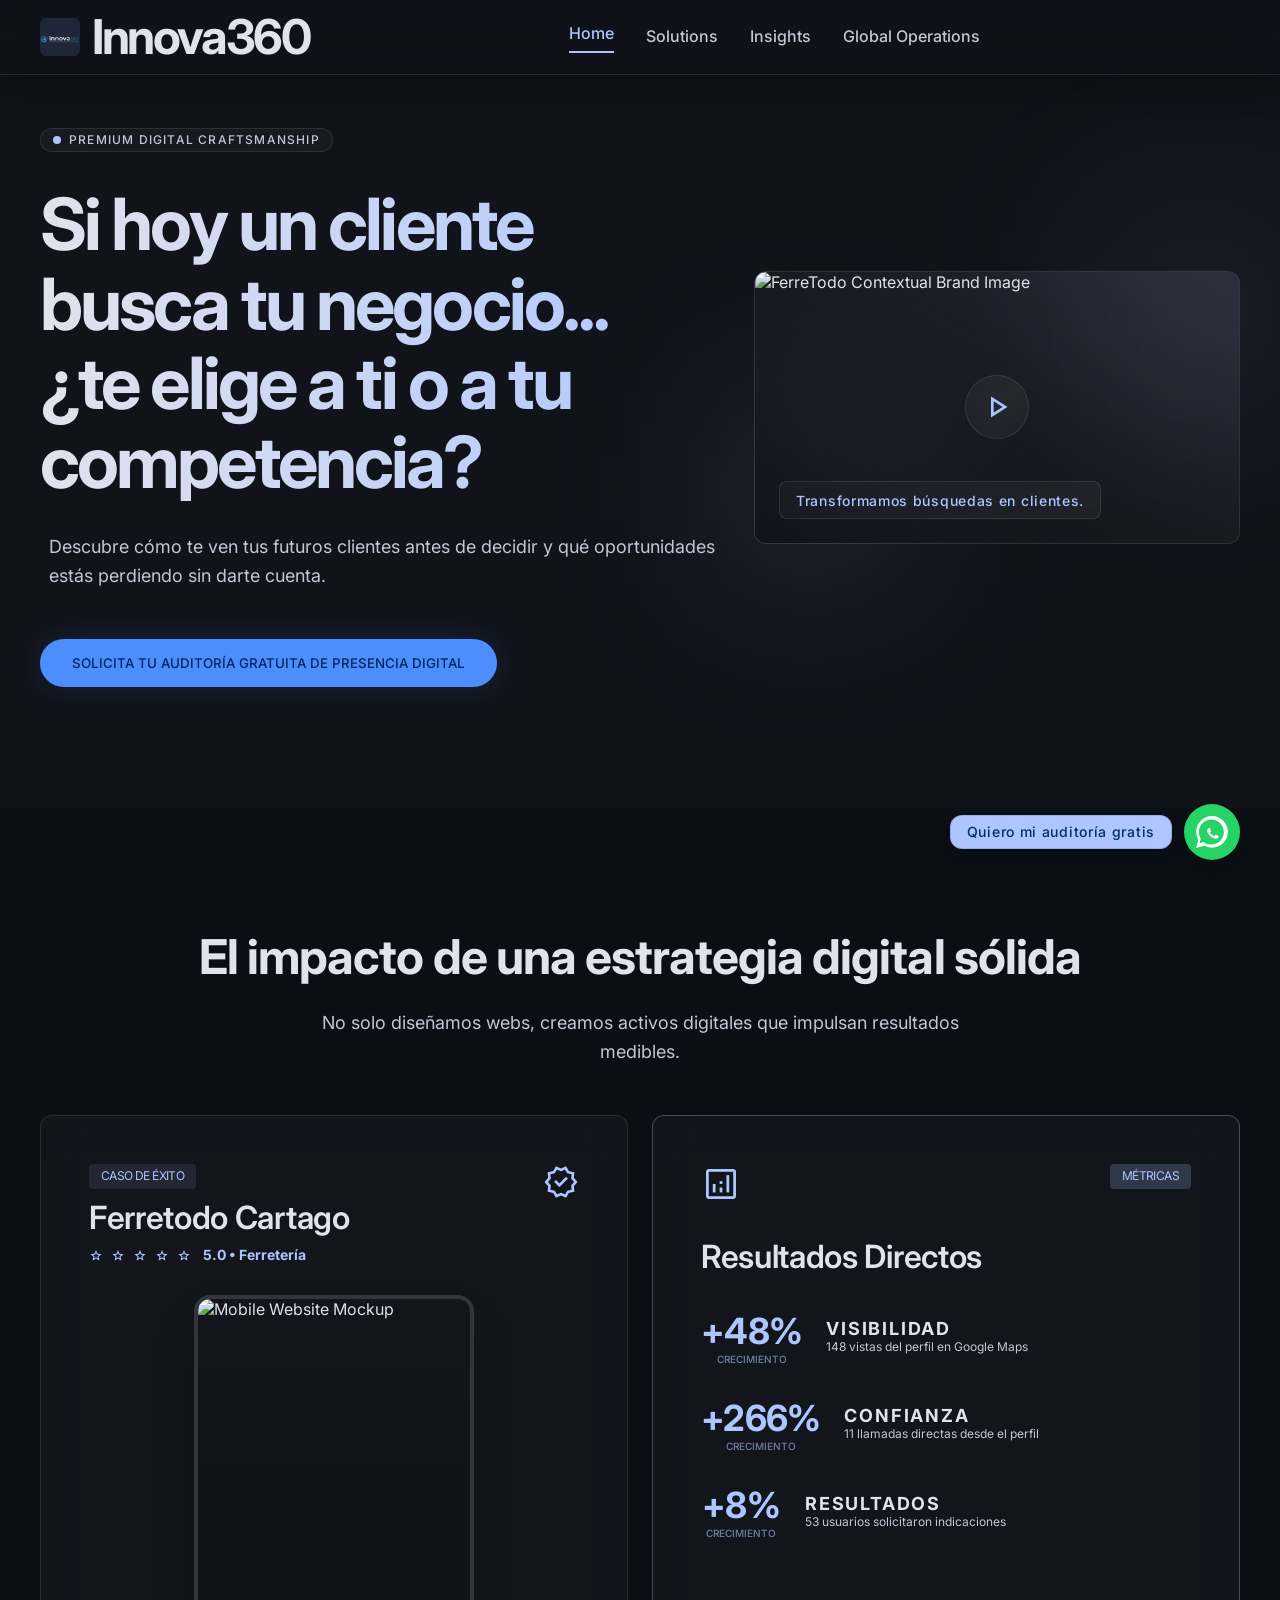
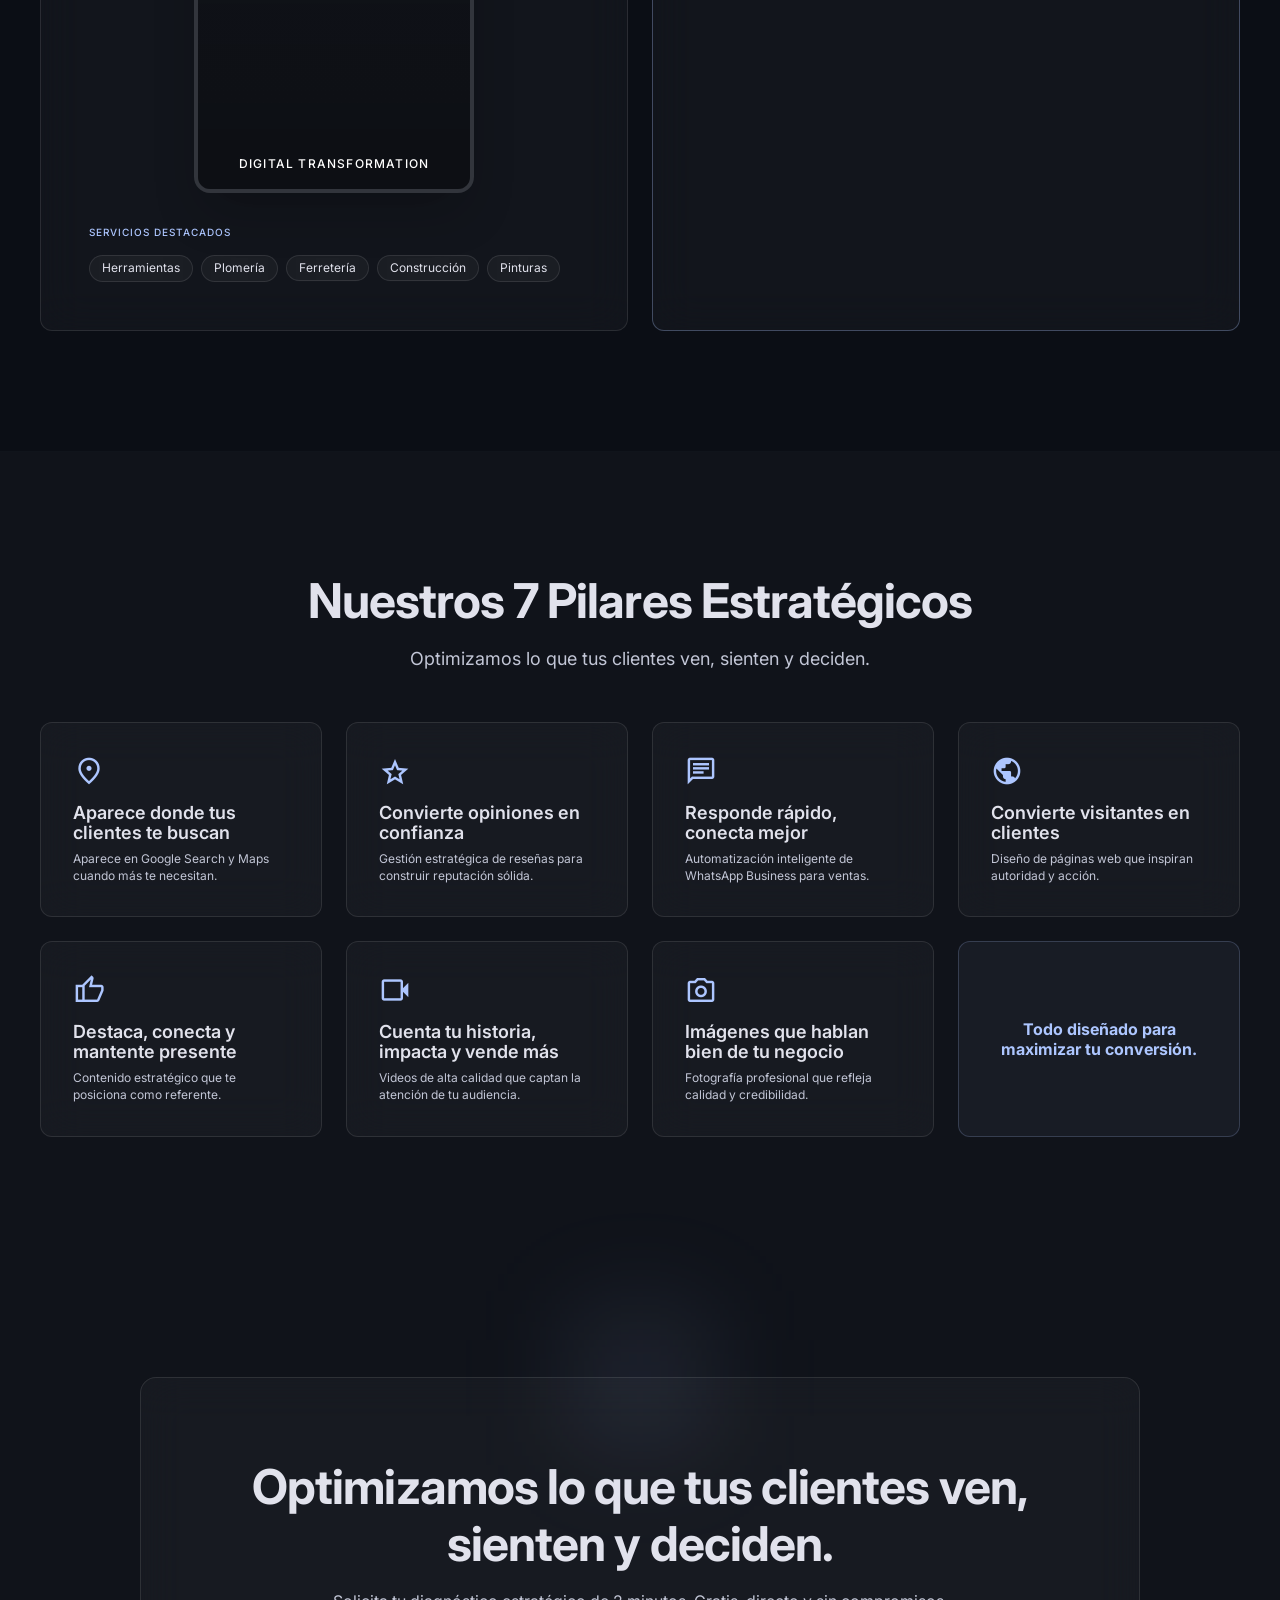
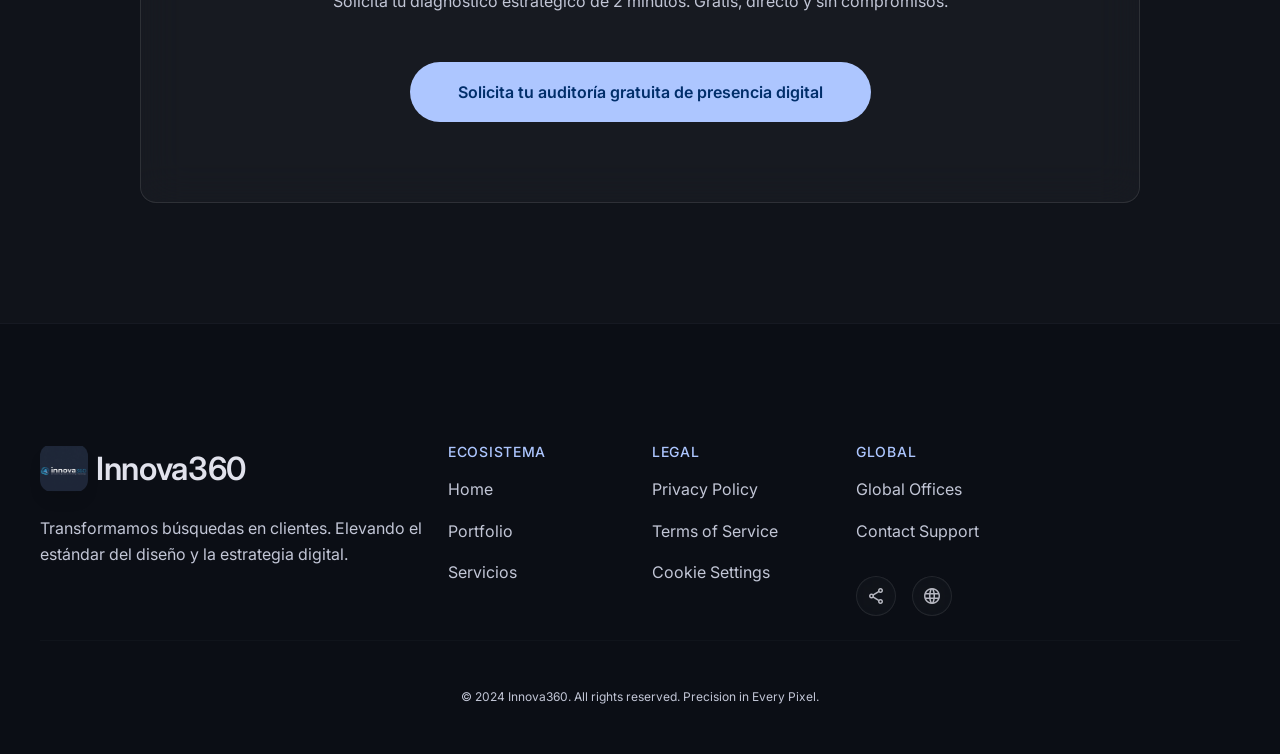
==== index.html @ 25ea0e19 "First commit - Innova360" ====
<!DOCTYPE html>
<html lang="es">
<head>
    <meta charset="utf-8">
    <meta name="viewport" content="width=device-width, initial-scale=1.0">
    <title>Innova360 | Auditoría de Presencia Digital</title>
    <link href="https://fonts.googleapis.com/css2?family=Inter:wght@300;400;500;600;700;800&display=swap" rel="stylesheet">
    <link href="https://fonts.googleapis.com/css2?family=Material+Symbols+Outlined:wght,FILL@100..700,0..1&display=swap" rel="stylesheet">
    <link rel="stylesheet" href="./css/styles.css">
</head>
<body>

<!-- TopNavBar -->
<nav class="navbar">
    <div class="container navbar-inner">
        <div class="brand">
            <img alt="Innova360 Logo" class="brand-logo" src="./logo/Gemini_Generated_Image_y57qhhy57qhhy57q.png">
            <div class="text-display-sm tracking-tighter">Innova360</div>
        </div>
        
        <!-- Desktop Nav -->
        <div class="nav-links">
            <a class="nav-link active text-body-md" href="#">Home</a>
            <a class="nav-link text-body-md" href="#">Solutions</a>
            <a class="nav-link text-body-md" href="#">Insights</a>
            <a class="nav-link text-body-md" href="#">Global Operations</a>
        </div>
        
        <div class="nav-actions">
            <button class="btn-primary hidden sm:block">Get Started</button>
            <!-- Mobile Menu Toggle -->
            <button class="mobile-menu-toggle" id="mobile-menu-toggle">
                <span class="material-symbols-outlined text-display-sm" style="font-size: 32px">menu</span>
            </button>
        </div>
    </div>
</nav>

<!-- Mobile Menu Drawer -->
<div class="mobile-drawer" id="mobile-menu">
    <div class="mobile-drawer-header">
        <div class="brand">
            <img alt="Innova360 Logo" class="brand-logo" style="height:32px; width:32px" src="./logo/Gemini_Generated_Image_y57qhhy57qhhy57q.png">
            <div class="text-headline-lg tracking-tighter">Innova360</div>
        </div>
        <button class="mobile-menu-toggle" id="mobile-menu-close">
            <span class="material-symbols-outlined" style="font-size: 32px">close</span>
        </button>
    </div>
    <div class="mobile-nav-links">
        <a class="active" href="#">Home</a>
        <a href="#">Solutions</a>
        <a href="#">Insights</a>
        <a href="#">Global Operations</a>
    </div>
    <div class="mt-auto">
        <button class="btn-primary w-full" style="padding: 16px; font-size: 18px">Get Started</button>
    </div>
</div>

<!-- Hero Section -->
<main class="hero container">
    <div class="hero-grid">
        <div class="hero-content">
            <div class="hero-badge glass">
                <span class="w-2 h-2" style="width: 8px; height: 8px; border-radius: 50%; background-color: var(--color-primary);" class="animate-pulse"></span>
                <span class="text-label-md text-on-surface-variant text-uppercase tracking-widest" style="font-size: 12px">Premium Digital Craftsmanship</span>
            </div>
            <h1 class="text-display-lg text-gradient">
                Si hoy un cliente busca tu negocio... <span class="block text-primary">¿te elige a ti o a tu competencia?</span>
            </h1>
            <p class="text-body-lg text-on-surface-variant max-w-2xl">
                Descubre cómo te ven tus futuros clientes antes de decidir y qué oportunidades estás perdiendo sin darte cuenta.
            </p>
            <div class="flex gap-4" style="margin-top: 16px">
                <button class="btn-large electric-glow" onclick="document.getElementById('audit-section').scrollIntoView({behavior: 'smooth'})" style="border-radius: var(--radius-full); font-weight: 500;">
                    SOLICITA TU AUDITORÍA GRATUITA DE PRESENCIA DIGITAL
                </button>
            </div>
        </div>
        <div class="hero-visual">
            <div class="hero-image-wrapper glass">
                <div class="hero-image-overlay"></div>
                <img alt="FerreTodo Contextual Brand Image" class="hero-image" src="https://lh3.googleusercontent.com/aida-public/[base64]">
                
                <div style="position: absolute; inset: 0; display: flex; align-items: flex-end; padding: 24px; z-index: 20;">
                    <div class="glass" style="padding: 8px 16px; border-radius: 8px; backdrop-filter: blur(12px);">
                        <span class="text-primary text-label-md">Transformamos búsquedas en clientes.</span>
                    </div>
                </div>
                
                <div style="position: absolute; inset: 0; display: flex; align-items: center; justify-content: center; z-index: 20;">
                    <div class="glass" style="width: 64px; height: 64px; border-radius: 50%; display: flex; align-items: center; justify-content: center; cursor: pointer; transition: transform 0.3s;" onmouseover="this.style.transform='scale(1.1)'" onmouseout="this.style.transform='scale(1)'">
                        <span class="material-symbols-outlined text-primary" style="font-size: 36px;">play_arrow</span>
                    </div>
                </div>
            </div>
            
            <!-- Decorative Elements -->
            <div style="position: absolute; top: -24px; right: -24px; width: 128px; height: 128px; background-color: rgba(173, 198, 255, 0.2); filter: blur(100px); z-index: -1;"></div>
            <div style="position: absolute; bottom: -40px; left: -40px; width: 192px; height: 192px; background-color: rgba(173, 198, 255, 0.1); filter: blur(80px); z-index: -1;"></div>
        </div>
    </div>
</main>

<!-- Value Section: Real Case Results -->
<section class="bg-lowest section-py border-y">
    <div class="container">
        <div class="flex-col items-center text-center mb-12">
            <h2 class="text-display-sm mb-12" style="margin-bottom: 24px">El impacto de una estrategia digital sólida</h2>
            <p class="text-body-lg text-on-surface-variant max-w-2xl">
                No solo diseñamos webs, creamos activos digitales que impulsan resultados medibles.
            </p>
        </div>
        <div class="value-grid">
            <!-- Real Case Study -->
            <div class="case-card glass glass-hover">
                <div class="flex justify-between items-center" style="align-items: flex-start">
                    <div class="flex-col gap-2">
                        <span class="text-caption text-primary tracking-tighter text-uppercase" style="background-color: rgba(173,198,255,0.1); padding: 4px 12px; border-radius: 4px; width: fit-content;">Caso de Éxito</span>
                        <h3 class="text-headline-lg">Ferretodo Cartago</h3>
                        <div class="flex items-center gap-2 text-primary">
                            <span class="material-symbols-outlined" style="font-size: 14px">star</span>
                            <span class="material-symbols-outlined" style="font-size: 14px">star</span>
                            <span class="material-symbols-outlined" style="font-size: 14px">star</span>
                            <span class="material-symbols-outlined" style="font-size: 14px">star</span>
                            <span class="material-symbols-outlined" style="font-size: 14px">star</span>
                            <span style="font-size: 14px; font-weight: 700; margin-left: 4px">5.0 • Ferretería</span>
                        </div>
                    </div>
                    <span class="material-symbols-outlined text-primary" style="font-size: 36px">verified</span>
                </div>
                
                <div style="position: relative; aspect-ratio: 9/16; width: 100%; max-width: 280px; margin: 0 auto; border-radius: 16px; overflow: hidden; border: 4px solid var(--color-surface-container-highest); box-shadow: 0 25px 50px -12px rgba(0, 0, 0, 0.25);">
                    <div style="position: absolute; inset: 0; background: linear-gradient(to bottom, transparent, rgba(0,0,0,0.3)); z-index: 10;"></div>
                    <img alt="Mobile Website Mockup" style="width: 100%; height: 100%; object-fit: cover; transition: transform 0.7s;" onmouseover="this.style.transform='scale(1.05)'" onmouseout="this.style.transform='scale(1)'" src="https://lh3.googleusercontent.com/aida-public/[base64]">
                    <div style="position: absolute; bottom: 16px; left: 0; right: 0; text-align: center; z-index: 20;">
                        <span class="text-caption text-white tracking-widest text-uppercase" style="font-weight: 500">Digital Transformation</span>
                    </div>
                </div>
                
                <div class="flex-col gap-4">
                    <p class="text-caption text-primary tracking-widest text-uppercase" style="font-size: 10px; font-weight: 500">Servicios Destacados</p>
                    <div class="flex gap-2" style="flex-wrap: wrap">
                        <span class="glass text-caption" style="padding: 4px 12px; border-radius: var(--radius-full)">Herramientas</span>
                        <span class="glass text-caption" style="padding: 4px 12px; border-radius: var(--radius-full)">Plomería</span>
                        <span class="glass text-caption" style="padding: 4px 12px; border-radius: var(--radius-full)">Ferretería</span>
                        <span class="glass text-caption" style="padding: 4px 12px; border-radius: var(--radius-full)">Construcción</span>
                        <span class="glass text-caption" style="padding: 4px 12px; border-radius: var(--radius-full)">Pinturas</span>
                    </div>
                </div>
            </div>
            
            <!-- Results Block -->
            <div class="case-card glass glass-hover" style="border-color: rgba(173,198,255,0.3)">
                <div class="flex justify-between" style="align-items: flex-start">
                    <span class="material-symbols-outlined text-primary" style="font-size: 40px">analytics</span>
                    <div class="text-caption text-primary text-uppercase tracking-tighter" style="background-color: rgba(173,198,255,0.2); padding: 4px 12px; border-radius: 4px;">Métricas</div>
                </div>
                <h3 class="text-headline-lg">Resultados Directos</h3>
                
                <div class="flex-col gap-8">
                    <div class="flex items-center gap-6">
                        <div class="flex-col items-center" style="min-width: 80px">
                            <span class="text-display-sm text-primary" style="font-size: 36px">+48%</span>
                            <span class="text-primary text-uppercase" style="font-size: 10px; opacity: 0.6; font-weight: 500">Crecimiento</span>
                        </div>
                        <div class="flex-col">
                            <span class="text-uppercase tracking-widest" style="font-size: 18px; font-weight: 700; font-family: var(--font-family-base)">VISIBILIDAD</span>
                            <span class="text-caption text-on-surface-variant">148 vistas del perfil en Google Maps</span>
                        </div>
                    </div>
                    
                    <div class="flex items-center gap-6">
                        <div class="flex-col items-center" style="min-width: 80px">
                            <span class="text-display-sm text-primary" style="font-size: 36px">+266%</span>
                            <span class="text-primary text-uppercase" style="font-size: 10px; opacity: 0.6; font-weight: 500">Crecimiento</span>
                        </div>
                        <div class="flex-col">
                            <span class="text-uppercase tracking-widest" style="font-size: 18px; font-weight: 700; font-family: var(--font-family-base)">CONFIANZA</span>
                            <span class="text-caption text-on-surface-variant">11 llamadas directas desde el perfil</span>
                        </div>
                    </div>
                    
                    <div class="flex items-center gap-6">
                        <div class="flex-col items-center" style="min-width: 80px">
                            <span class="text-display-sm text-primary" style="font-size: 36px">+8%</span>
                            <span class="text-primary text-uppercase" style="font-size: 10px; opacity: 0.6; font-weight: 500">Crecimiento</span>
                        </div>
                        <div class="flex-col">
                            <span class="text-uppercase tracking-widest" style="font-size: 18px; font-weight: 700; font-family: var(--font-family-base)">RESULTADOS</span>
                            <span class="text-caption text-on-surface-variant">53 usuarios solicitaron indicaciones</span>
                        </div>
                    </div>
                </div>
            </div>
        </div>
    </div>
</section>

<!-- Core Pillars Section -->
<section class="section-py">
    <div class="container">
        <div class="text-center mb-12">
            <h2 class="text-display-sm" style="margin-bottom: 16px">Nuestros 7 Pilares Estratégicos</h2>
            <p class="text-body-lg text-on-surface-variant">Optimizamos lo que tus clientes ven, sienten y deciden.</p>
        </div>
        <div class="pillars-grid">
            <div class="pillar-card glass glass-hover">
                <span class="material-symbols-outlined text-primary" style="font-size: 32px; margin-bottom: 16px">location_on</span>
                <h4 class="text-body-lg" style="margin-bottom: 8px; font-weight: 600; line-height: var(--line-height-tight)">Aparece donde tus clientes te buscan</h4>
                <p class="text-caption text-on-surface-variant">Aparece en Google Search y Maps cuando más te necesitan.</p>
            </div>
            <div class="pillar-card glass glass-hover">
                <span class="material-symbols-outlined text-primary" style="font-size: 32px; margin-bottom: 16px">star</span>
                <h4 class="text-body-lg" style="margin-bottom: 8px; font-weight: 600; line-height: var(--line-height-tight)">Convierte opiniones en confianza</h4>
                <p class="text-caption text-on-surface-variant">Gestión estratégica de reseñas para construir reputación sólida.</p>
            </div>
            <div class="pillar-card glass glass-hover">
                <span class="material-symbols-outlined text-primary" style="font-size: 32px; margin-bottom: 16px">chat</span>
                <h4 class="text-body-lg" style="margin-bottom: 8px; font-weight: 600; line-height: var(--line-height-tight)">Responde rápido, conecta mejor</h4>
                <p class="text-caption text-on-surface-variant">Automatización inteligente de WhatsApp Business para ventas.</p>
            </div>
            <div class="pillar-card glass glass-hover">
                <span class="material-symbols-outlined text-primary" style="font-size: 32px; margin-bottom: 16px">public</span>
                <h4 class="text-body-lg" style="margin-bottom: 8px; font-weight: 600; line-height: var(--line-height-tight)">Convierte visitantes en clientes</h4>
                <p class="text-caption text-on-surface-variant">Diseño de páginas web que inspiran autoridad y acción.</p>
            </div>
            <div class="pillar-card glass glass-hover">
                <span class="material-symbols-outlined text-primary" style="font-size: 32px; margin-bottom: 16px">thumb_up</span>
                <h4 class="text-body-lg" style="margin-bottom: 8px; font-weight: 600; line-height: var(--line-height-tight)">Destaca, conecta y mantente presente</h4>
                <p class="text-caption text-on-surface-variant">Contenido estratégico que te posiciona como referente.</p>
            </div>
            <div class="pillar-card glass glass-hover">
                <span class="material-symbols-outlined text-primary" style="font-size: 32px; margin-bottom: 16px">videocam</span>
                <h4 class="text-body-lg" style="margin-bottom: 8px; font-weight: 600; line-height: var(--line-height-tight)">Cuenta tu historia, impacta y vende más</h4>
                <p class="text-caption text-on-surface-variant">Videos de alta calidad que captan la atención de tu audiencia.</p>
            </div>
            <div class="pillar-card glass glass-hover">
                <span class="material-symbols-outlined text-primary" style="font-size: 32px; margin-bottom: 16px">photo_camera</span>
                <h4 class="text-body-lg" style="margin-bottom: 8px; font-weight: 600; line-height: var(--line-height-tight)">Imágenes que hablan bien de tu negocio</h4>
                <p class="text-caption text-on-surface-variant">Fotografía profesional que refleja calidad y credibilidad.</p>
            </div>
            <div class="pillar-card flex items-center justify-center text-center" style="border: 1px solid rgba(173,198,255,0.2); background-color: rgba(173,198,255,0.05)">
                <p class="text-primary" style="font-weight: 700">Todo diseñado para maximizar tu conversión.</p>
            </div>
        </div>
    </div>
</section>

<!-- Lead Generation System -->
<section class="section-py container" id="audit-section">
    <div class="form-section glass">
        <div style="position: absolute; top: -48px; left: 50%; transform: translateX(-50%); width: 96px; height: 96px; background-color: rgba(173,198,255,0.2); filter: blur(60px);"></div>
        <div class="text-center mb-12">
            <h2 class="text-display-sm" style="margin-bottom: 16px">Optimizamos lo que tus clientes ven, sienten y deciden.</h2>
            <p class="text-body-md text-on-surface-variant">Solicita tu diagnóstico estratégico de 2 minutos. Gratis, directo y sin compromisos.</p>
        </div>
        
        <!-- Interaction trigger -->
        <div class="flex justify-center" id="form-trigger" style="transition: all 0.5s">
            <button class="btn-primary" id="form-trigger-btn" style="padding: 20px 48px; font-size: 16px; position: relative; overflow: hidden">
                <span>Solicita tu auditoría gratuita de presencia digital</span>
            </button>
        </div>
        
        <!-- The Form -->
        <form class="hidden flex-col gap-8 max-w-md" id="audit-form" style="opacity: 0; transform: translateY(32px); transition: all 0.7s;">
            <div class="flex-col gap-4">
                <label class="text-label-md text-on-surface-variant">¿Cómo deseas recibir tu diagnóstico?</label>
                <div class="form-toggle-btn">
                    <button type="button" class="text-label-md active" id="btn-whatsapp">WhatsApp</button>
                    <button type="button" class="text-label-md inactive" id="btn-email">Correo Electrónico</button>
                </div>
            </div>
            
            <div class="flex-col gap-6" id="form-inputs">
                <div class="flex-col gap-2 text-center" id="whatsapp-field" style="padding: 16px; background-color: var(--color-surface-container-high); border-radius: var(--radius-xl);">
                    <p class="text-body-md text-on-surface">Continuaremos la conversación por chat.</p>
                    <p class="text-caption text-on-surface-variant" style="margin-top: 4px;">Serás redirigido a WhatsApp automáticamente.</p>
                </div>
                
                <div class="hidden flex-col gap-2" id="email-field">
                    <label class="text-caption text-on-surface-variant text-uppercase tracking-widest" style="margin-left: 8px">Email Corporativo</label>
                    <input type="email" name="email" class="input-field" placeholder="nombre@tuempresa.com">
                </div>
                
                <button type="submit" class="btn-submit" id="submit-btn">Solicitar mi Auditoría Ahora</button>
            </div>
            
            <!-- Success Message -->
            <div id="form-success" class="hidden glass" style="padding: 24px; border-radius: var(--radius-xl); text-align: center; border-color: var(--color-primary);">
                <span class="material-symbols-outlined text-primary" style="font-size: 48px; margin-bottom: 16px;">check_circle</span>
                <h3 class="text-headline-lg text-primary" style="margin-bottom: 8px;">¡Solicitud Recibida!</h3>
                <p class="text-body-md text-on-surface">Nos pondremos en contacto contigo pronto para tu auditoría.</p>
            </div>
        </form>
    </div>
</section>

<!-- Floating WhatsApp Button -->
<div class="floating-wa">
    <a href="https://wa.me/3004613080" class="text-label-md animate-bounce" style="padding: 8px 16px; border-radius: var(--radius-xl); background-color: var(--color-primary); color: var(--color-on-primary); font-weight: 500; box-shadow: 0 10px 15px -3px rgba(0,0,0,0.1); border: 1px solid rgba(66,71,84,0.2); backdrop-filter: blur(12px);">
        Quiero mi auditoría gratis
    </a>
    <a href="https://wa.me/3004613080" class="wa-icon group">
        <svg style="width: 32px; height: 32px; fill: white" viewBox="0 0 24 24"><path d="M.057 24l1.687-6.163c-1.041-1.804-1.588-3.849-1.587-5.946.003-6.556 5.338-11.891 11.893-11.891 3.181.001 6.167 1.24 8.413 3.488 2.245 2.248 3.481 5.236 3.48 8.417-.003 6.557-5.338 11.892-11.893 11.892-1.997-.001-3.951-.5-5.688-1.448l-6.305 1.652zm6.599-3.835c1.406.836 3.107 1.28 4.847 1.281 5.177 0 9.389-4.213 9.391-9.389.001-2.507-.975-4.865-2.748-6.639-1.773-1.773-4.133-2.747-6.638-2.748-5.177 0-9.389 4.212-9.391 9.39.001 1.774.499 3.504 1.441 5.013l-.93 3.396 3.478-.912zm9.846-5.454c-.211-.106-1.248-.617-1.442-.687-.193-.07-.333-.106-.473.106-.14.212-.544.687-.667.828-.123.14-.246.158-.457.053-.211-.107-.89-.328-1.696-1.047-.626-.558-1.049-1.247-1.172-1.458-.123-.211-.013-.326.093-.431.094-.094.211-.247.317-.37.106-.124.14-.212.211-.353.07-.141.035-.265-.018-.37-.053-.106-.473-1.14-.648-1.563-.173-.413-.347-.357-.473-.363l-.404-.006c-.14 0-.368.053-.561.265-.193.212-.737.721-.737 1.758 0 1.037.755 2.039.86 2.18.106.141 1.484 2.266 3.596 3.175.502.217.893.346 1.198.443.505.161.964.138 1.326.084.405-.06 1.248-.51 1.423-1.004.175-.494.175-.917.123-1.005-.052-.088-.193-.14-.404-.247z"></path></svg>
    </a>
</div>

<!-- Footer -->
<footer class="footer">
    <div class="container footer-grid">
        <div class="footer-col-main">
            <div class="flex items-center gap-2">
                <img alt="Innova360 Logo" style="height: 48px; width: 48px; object-fit: contain; border-radius: var(--radius-xl); box-shadow: 0 10px 15px -3px rgba(0,0,0,0.1);" src="./logo/Gemini_Generated_Image_y57qhhy57qhhy57q.png">
                <div class="text-headline-lg">Innova360</div>
            </div>
            <p class="text-body-md text-on-surface-variant max-w-md">
                Transformamos búsquedas en clientes. Elevando el estándar del diseño y la estrategia digital.
            </p>
        </div>
        
        <div class="footer-col-links">
            <h4 class="text-label-md text-primary text-uppercase">Ecosistema</h4>
            <a href="#" class="text-on-surface-variant text-body-md" onmouseover="this.style.color='var(--color-primary)'" onmouseout="this.style.color='var(--color-on-surface-variant)'">Home</a>
            <a href="#" class="text-on-surface-variant text-body-md" onmouseover="this.style.color='var(--color-primary)'" onmouseout="this.style.color='var(--color-on-surface-variant)'">Portfolio</a>
            <a href="#" class="text-on-surface-variant text-body-md" onmouseover="this.style.color='var(--color-primary)'" onmouseout="this.style.color='var(--color-on-surface-variant)'">Servicios</a>
        </div>
        
        <div class="footer-col-links">
            <h4 class="text-label-md text-primary text-uppercase">Legal</h4>
            <a href="#" class="text-on-surface-variant text-body-md" onmouseover="this.style.color='var(--color-primary)'" onmouseout="this.style.color='var(--color-on-surface-variant)'">Privacy Policy</a>
            <a href="#" class="text-on-surface-variant text-body-md" onmouseover="this.style.color='var(--color-primary)'" onmouseout="this.style.color='var(--color-on-surface-variant)'">Terms of Service</a>
            <a href="#" class="text-on-surface-variant text-body-md" onmouseover="this.style.color='var(--color-primary)'" onmouseout="this.style.color='var(--color-on-surface-variant)'">Cookie Settings</a>
        </div>
        
        <div class="footer-col-global">
            <h4 class="text-label-md text-primary text-uppercase">Global</h4>
            <a href="#" class="text-on-surface-variant text-body-md" onmouseover="this.style.color='var(--color-primary)'" onmouseout="this.style.color='var(--color-on-surface-variant)'">Global Offices</a>
            <a href="#" class="text-on-surface-variant text-body-md" onmouseover="this.style.color='var(--color-primary)'" onmouseout="this.style.color='var(--color-on-surface-variant)'">Contact Support</a>
            
            <div class="flex gap-4" style="margin-top: 16px">
                <div class="glass" style="width: 40px; height: 40px; border-radius: 50%; display: flex; align-items: center; justify-content: center; opacity: 0.8; cursor: pointer; transition: opacity 0.3s" onmouseover="this.style.opacity='1'" onmouseout="this.style.opacity='0.8'">
                    <span class="material-symbols-outlined" style="font-size: 20px">share</span>
                </div>
                <div class="glass" style="width: 40px; height: 40px; border-radius: 50%; display: flex; align-items: center; justify-content: center; opacity: 0.8; cursor: pointer; transition: opacity 0.3s" onmouseover="this.style.opacity='1'" onmouseout="this.style.opacity='0.8'">
                    <span class="material-symbols-outlined" style="font-size: 20px">language</span>
                </div>
            </div>
        </div>
        
        <div style="grid-column: span 12; padding-top: 48px; border-top: 1px solid rgba(66,71,84,0.1); text-align: center;">
            <p class="text-caption text-on-surface-variant">© 2024 Innova360. All rights reserved. Precision in Every Pixel.</p>
        </div>
    </div>
</footer>

<script src="./js/main.js"></script>
</body>
</html>
---- css/styles.css ----
/* ==========================================================================
   Design Tokens & CSS Variables (from DESIGN.md)
   ========================================================================== */
:root {
  /* Colors */
  --color-surface: #10131a;
  --color-surface-bright: #363941;
  --color-surface-container-lowest: #0b0e15;
  --color-surface-container-low: #191b23;
  --color-surface-container: #1d2027;
  --color-surface-container-high: #272a31;
  --color-surface-container-highest: #32353c;
  --color-on-surface: #e1e2ec;
  --color-on-surface-variant: #c2c6d6;
  --color-inverse-surface: #e1e2ec;
  --color-inverse-on-surface: #2e3038;
  --color-outline: #8c909f;
  --color-outline-variant: #424754;
  --color-primary: #adc6ff;
  --color-on-primary: #002e6a;
  --color-primary-container: #4d8eff;
  --color-on-primary-container: #00285d;
  --color-inverse-primary: #005ac2;
  --color-background: #10131a;
  --color-on-background: #e1e2ec;
  --color-surface-variant: #32353c;

  /* Typography */
  --font-family-base: 'Inter', sans-serif;
  --font-display-lg: clamp(40px, 10vw, 72px);
  --font-display-sm: clamp(32px, 8vw, 48px);
  --font-headline-lg: clamp(24px, 5vw, 32px);
  --font-headline-lg-mobile: 24px;
  --font-body-lg: 18px;
  --font-body-md: 16px;
  --font-label-md: 14px;
  --font-caption: 12px;

  --line-height-tight: 1.1;
  --line-height-snug: 1.2;
  --line-height-normal: 1.3;
  --line-height-relaxed: 1.4;
  --line-height-loose: 1.6;

  /* Spacing */
  --spacing-base: 8px;
  --spacing-section-gap-desktop: 120px;
  --spacing-section-gap-mobile: 64px;
  --spacing-grid-margin: 40px;
  --spacing-grid-gutter: 24px;

  /* Border Radius */
  --radius-sm: 0.125rem;
  --radius-default: 0.25rem;
  --radius-md: 0.375rem;
  --radius-lg: 0.5rem;
  --radius-xl: 0.75rem;
  --radius-2xl: 1rem;
  --radius-full: 9999px;
}

/* ==========================================================================
   Base & Resets
   ========================================================================== */
*, *::before, *::after {
  box-sizing: border-box;
  margin: 0;
  padding: 0;
}

html {
  scroll-behavior: smooth;
}

body {
  background-color: var(--color-surface);
  color: var(--color-on-surface);
  font-family: var(--font-family-base);
  overflow-x: hidden;
  -webkit-font-smoothing: antialiased;
  -moz-osx-font-smoothing: grayscale;
}

img, svg {
  display: block;
  max-width: 100%;
}

a {
  text-decoration: none;
  color: inherit;
}

button, input {
  font-family: inherit;
  border: none;
  background: none;
  outline: none;
}

button {
  cursor: pointer;
}

::selection {
  background-color: rgba(173, 198, 255, 0.3); /* primary/30 */
}

/* ==========================================================================
   Typography Classes
   ========================================================================== */
.text-display-lg {
  font-size: var(--font-display-lg);
  font-weight: 700;
  line-height: var(--line-height-tight);
  letter-spacing: -0.04em;
}

.text-display-sm {
  font-size: var(--font-display-sm);
  font-weight: 700;
  line-height: var(--line-height-snug);
  letter-spacing: -0.02em;
}

.text-headline-lg {
  font-size: var(--font-headline-lg);
  font-weight: 600;
  line-height: var(--line-height-normal);
  letter-spacing: -0.01em;
}

.text-body-lg {
  font-size: var(--font-body-lg);
  font-weight: 400;
  line-height: var(--line-height-loose);
}

.text-body-md {
  font-size: var(--font-body-md);
  font-weight: 400;
  line-height: var(--line-height-loose);
}

.text-label-md {
  font-size: var(--font-label-md);
  font-weight: 500;
  line-height: var(--line-height-snug);
  letter-spacing: 0.05em;
}

.text-caption {
  font-size: var(--font-caption);
  font-weight: 400;
  line-height: var(--line-height-relaxed);
}

.text-uppercase { text-transform: uppercase; }
.tracking-widest { letter-spacing: 0.1em; }
.tracking-tighter { letter-spacing: -0.05em; }

.text-gradient {
  background: linear-gradient(to right, var(--color-on-surface), var(--color-primary));
  -webkit-background-clip: text;
  -webkit-text-fill-color: transparent;
}

.text-primary { color: var(--color-primary); }
.text-on-surface-variant { color: var(--color-on-surface-variant); }
.text-white { color: #ffffff; }

/* ==========================================================================
   Utility Classes & Visual Effects
   ========================================================================== */
.container {
  max-width: 1440px;
  margin-inline: auto;
  padding-inline: 24px;
}
@media (min-width: 768px) {
  .container {
    padding-inline: var(--spacing-grid-margin);
  }
}

.glass {
  background: rgba(255, 255, 255, 0.03);
  backdrop-filter: blur(20px);
  border: 1px solid rgba(255, 255, 255, 0.1);
}

.glass-hover {
  transition: all 0.5s ease;
}
.glass-hover:hover {
  background: rgba(255, 255, 255, 0.05);
  border-color: rgba(173, 198, 255, 0.3);
}

.electric-glow {
  box-shadow: 0 0 30px rgba(77, 142, 255, 0.15);
}

.animate-pulse {
  animation: pulse 2s cubic-bezier(0.4, 0, 0.6, 1) infinite;
}
@keyframes pulse {
  0%, 100% { opacity: 1; }
  50% { opacity: .5; }
}

.animate-bounce {
  animation: bounce 1s infinite;
}
@keyframes bounce {
  0%, 100% {
    transform: translateY(-25%);
    animation-timing-function: cubic-bezier(0.8, 0, 1, 1);
  }
  50% {
    transform: none;
    animation-timing-function: cubic-bezier(0, 0, 0.2, 1);
  }
}

/* ==========================================================================
   Components
   ========================================================================== */

/* Navbar */
.navbar {
  position: fixed;
  top: 0;
  width: 100%;
  z-index: 100;
  background: rgba(16, 19, 26, 0.3); /* surface/30 */
  backdrop-filter: blur(24px);
  border-bottom: 1px solid rgba(255, 255, 255, 0.1);
  box-shadow: 0 8px 32px 0 rgba(0, 0, 0, 0.36);
  transition: all 0.5s;
}

.navbar-inner {
  display: flex;
  justify-content: space-between;
  align-items: center;
  padding-block: 16px;
}
@media (min-width: 768px) {
  .navbar-inner {
    padding-block: 8px;
  }
}

.brand {
  display: flex;
  align-items: center;
  gap: 12px;
}

.brand-logo {
  height: 40px;
  width: 40px;
  object-fit: contain;
  border-radius: var(--radius-lg);
  box-shadow: 0 10px 15px -3px rgba(0, 0, 0, 0.1);
}

.nav-links {
  display: none;
  gap: 32px;
  align-items: center;
}
@media (min-width: 1024px) {
  .nav-links { display: flex; }
}

.nav-link {
  color: var(--color-on-surface-variant);
  font-weight: 500;
  transition: color 0.3s;
}
.nav-link:hover, .nav-link.active {
  color: var(--color-primary);
}
.nav-link.active {
  border-bottom: 2px solid var(--color-primary);
  padding-bottom: 4px;
}

.nav-actions {
  display: flex;
  align-items: center;
  gap: 16px;
}

/* Buttons */
.btn-primary {
  background-color: var(--color-primary);
  color: var(--color-on-primary);
  padding: 8px 24px;
  border-radius: var(--radius-full);
  transition: all 0.3s;
  font-weight: 600;
}
.btn-primary:hover {
  filter: brightness(1.1);
}

.btn-large {
  padding: 16px 32px;
  background-color: var(--color-primary-container);
  color: var(--color-on-primary-container);
}
.btn-large:hover {
  transform: scale(1.05);
}

.btn-submit {
  width: 100%;
  background-color: var(--color-on-surface);
  color: var(--color-surface);
  padding: 16px;
  border-radius: var(--radius-xl);
  font-weight: 700;
  text-transform: uppercase;
  transition: background-color 0.3s;
  margin-top: 16px;
}
.btn-submit:hover {
  background-color: var(--color-primary);
}

/* Mobile Menu */
.mobile-menu-toggle {
  color: var(--color-on-surface);
  padding: 8px;
  display: block;
}
@media (min-width: 1024px) {
  .mobile-menu-toggle { display: none; }
}

.mobile-drawer {
  position: fixed;
  inset: 0;
  z-index: 110;
  background-color: var(--color-surface);
  transform: translateX(100%);
  transition: transform 0.5s ease-in-out;
  padding: 32px;
  display: flex;
  flex-direction: column;
}
.mobile-drawer.active {
  transform: translateX(0);
}

.mobile-drawer-header {
  display: flex;
  justify-content: space-between;
  align-items: center;
  margin-bottom: 48px;
}

.mobile-nav-links {
  display: flex;
  flex-direction: column;
  gap: 32px;
}
.mobile-nav-links a {
  font-size: 24px;
  font-weight: 500;
  color: var(--color-on-surface-variant);
}
.mobile-nav-links a.active {
  font-weight: 700;
  color: var(--color-primary);
}

/* Hero Section */
.hero {
  position: relative;
  padding-top: 128px;
  padding-bottom: var(--spacing-section-gap-mobile);
  overflow: hidden;
}
@media (min-width: 768px) {
  .hero {
    padding-bottom: var(--spacing-section-gap-desktop);
  }
}

.hero-grid {
  display: grid;
  grid-template-columns: 1fr;
  gap: 48px;
  align-items: center;
}
@media (min-width: 1024px) {
  .hero-grid {
    grid-template-columns: repeat(12, 1fr);
    gap: var(--spacing-grid-gutter);
  }
}

.hero-content {
  display: flex;
  flex-direction: column;
  gap: 24px;
}
@media (min-width: 1024px) {
  .hero-content { grid-column: span 7; gap: 32px; }
}

.hero-badge {
  display: inline-flex;
  align-items: center;
  gap: 8px;
  padding: 4px 12px;
  border-radius: var(--radius-full);
  width: fit-content;
}

.hero-visual {
  position: relative;
}
@media (min-width: 1024px) {
  .hero-visual { grid-column: span 5; }
}

.hero-image-wrapper {
  aspect-ratio: 16/9;
  width: 100%;
  border-radius: var(--radius-xl);
  overflow: hidden;
  position: relative;
}
@media (min-width: 768px) {
  .hero-image-wrapper { aspect-ratio: 4/3; }
}
@media (min-width: 1024px) {
  .hero-image-wrapper { aspect-ratio: 16/9; }
}

.hero-image {
  width: 100%;
  height: 100%;
  object-fit: cover;
  filter: grayscale(20%);
  transition: transform 0.7s;
}
.hero-image-wrapper:hover .hero-image {
  transform: scale(1.05);
}

.hero-image-overlay {
  position: absolute;
  inset: 0;
  background: linear-gradient(to top right, var(--color-surface), transparent, rgba(173, 198, 255, 0.1));
  z-index: 10;
}

/* Sections */
.section-py {
  padding-block: var(--spacing-section-gap-mobile);
}
@media (min-width: 768px) {
  .section-py { padding-block: var(--spacing-section-gap-desktop); }
}

.bg-lowest { background-color: var(--color-surface-container-lowest); }
.border-y { border-top: 1px solid rgba(66, 71, 84, 0.1); border-bottom: 1px solid rgba(66, 71, 84, 0.1); }

/* Value Grid */
.value-grid {
  display: grid;
  grid-template-columns: 1fr;
  gap: 32px;
}
@media (min-width: 1024px) {
  .value-grid {
    grid-template-columns: 1fr 1fr;
    gap: var(--spacing-grid-gutter);
  }
}

.case-card {
  padding: 24px;
  border-radius: var(--radius-xl);
  display: flex;
  flex-direction: column;
  gap: 32px;
}
@media (min-width: 768px) {
  .case-card { padding: 48px; }
}

/* Pillars */
.pillars-grid {
  display: grid;
  grid-template-columns: 1fr;
  gap: 16px;
}
@media (min-width: 640px) {
  .pillars-grid { grid-template-columns: repeat(2, 1fr); gap: 24px; }
}
@media (min-width: 1024px) {
  .pillars-grid { grid-template-columns: repeat(4, 1fr); }
}

.pillar-card {
  padding: 24px;
  border-radius: var(--radius-xl);
}
@media (min-width: 768px) {
  .pillar-card { padding: 32px; }
}

/* Form Section */
.form-section {
  max-width: 1000px;
  margin-inline: auto;
  padding: 32px;
  border-radius: var(--radius-2xl);
  position: relative;
}
@media (min-width: 768px) {
  .form-section { padding: 80px; }
}

.form-toggle-btn {
  background-color: var(--color-surface-container);
  border: 1px solid var(--color-outline-variant);
  border-radius: var(--radius-full);
  display: grid;
  grid-template-columns: 1fr 1fr;
  padding: 4px;
}
.form-toggle-btn button {
  padding-block: 8px;
  border-radius: var(--radius-full);
  transition: all 0.3s;
}
.form-toggle-btn button.active {
  background-color: var(--color-primary);
  color: var(--color-on-primary);
}
.form-toggle-btn button.inactive {
  color: var(--color-on-surface-variant);
}

.input-field {
  background-color: var(--color-surface-container-high);
  color: var(--color-on-surface);
  padding: 16px;
  border-radius: var(--radius-xl);
  width: 100%;
  transition: box-shadow 0.3s;
}
.input-field:focus {
  box-shadow: 0 0 0 2px var(--color-primary);
}

/* Floating WhatsApp */
.floating-wa {
  position: fixed;
  bottom: 24px;
  right: 24px;
  z-index: 90;
  display: flex;
  align-items: center;
  gap: 12px;
}
@media (min-width: 768px) {
  .floating-wa { bottom: 40px; right: 40px; }
}

.wa-icon {
  width: 56px;
  height: 56px;
  background-color: #25D366;
  border-radius: var(--radius-full);
  display: flex;
  align-items: center;
  justify-content: center;
  box-shadow: 0 10px 15px -3px rgba(0, 0, 0, 0.1);
  transition: transform 0.3s;
}
.wa-icon:hover {
  transform: scale(1.1);
}

/* Footer */
.footer {
  background-color: var(--color-surface-container-lowest);
  padding-top: var(--spacing-section-gap-mobile);
  padding-bottom: 48px;
  border-top: 1px solid rgba(66, 71, 84, 0.2);
}
@media (min-width: 768px) {
  .footer { padding-top: var(--spacing-section-gap-desktop); }
}

.footer-grid {
  display: grid;
  grid-template-columns: repeat(12, 1fr);
  gap: 48px;
}
@media (min-width: 768px) {
  .footer-grid { gap: var(--spacing-grid-gutter); }
}

.footer-col-main { grid-column: span 12; display: flex; flex-direction: column; gap: 24px; }
@media (min-width: 1024px) { .footer-col-main { grid-column: span 4; } }

.footer-col-links { grid-column: span 6; display: flex; flex-direction: column; gap: 16px; }
@media (min-width: 768px) { .footer-col-links { grid-column: span 3; } }
@media (min-width: 1024px) { .footer-col-links { grid-column: span 2; } }

.footer-col-global { grid-column: span 12; display: flex; flex-direction: column; gap: 16px; }
@media (min-width: 1024px) { .footer-col-global { grid-column: span 4; } }

/* Reveal Animation */
.reveal {
  opacity: 0;
  transform: translateY(40px);
  transition: all 1s ease-out;
}
.reveal.active {
  opacity: 1;
  transform: translateY(0);
}

/* Helpers */
.flex { display: flex; }
.flex-col { display: flex; flex-direction: column; }
.items-center { align-items: center; }
.justify-between { justify-content: space-between; }
.justify-center { justify-content: center; }
.text-center { text-align: center; }
.mt-auto { margin-top: auto; }
.hidden { display: none !important; }
.block { display: block; }
.w-full { width: 100%; }
.max-w-md { max-width: 28rem; margin-inline: auto; }
.max-w-2xl { max-width: 42rem; margin-inline: auto; }
.mx-auto { margin-inline: auto; }
.mb-12 { margin-bottom: 48px; }
.gap-2 { gap: 8px; }
.gap-4 { gap: 16px; }
.gap-6 { gap: 24px; }
.gap-8 { gap: 32px; }
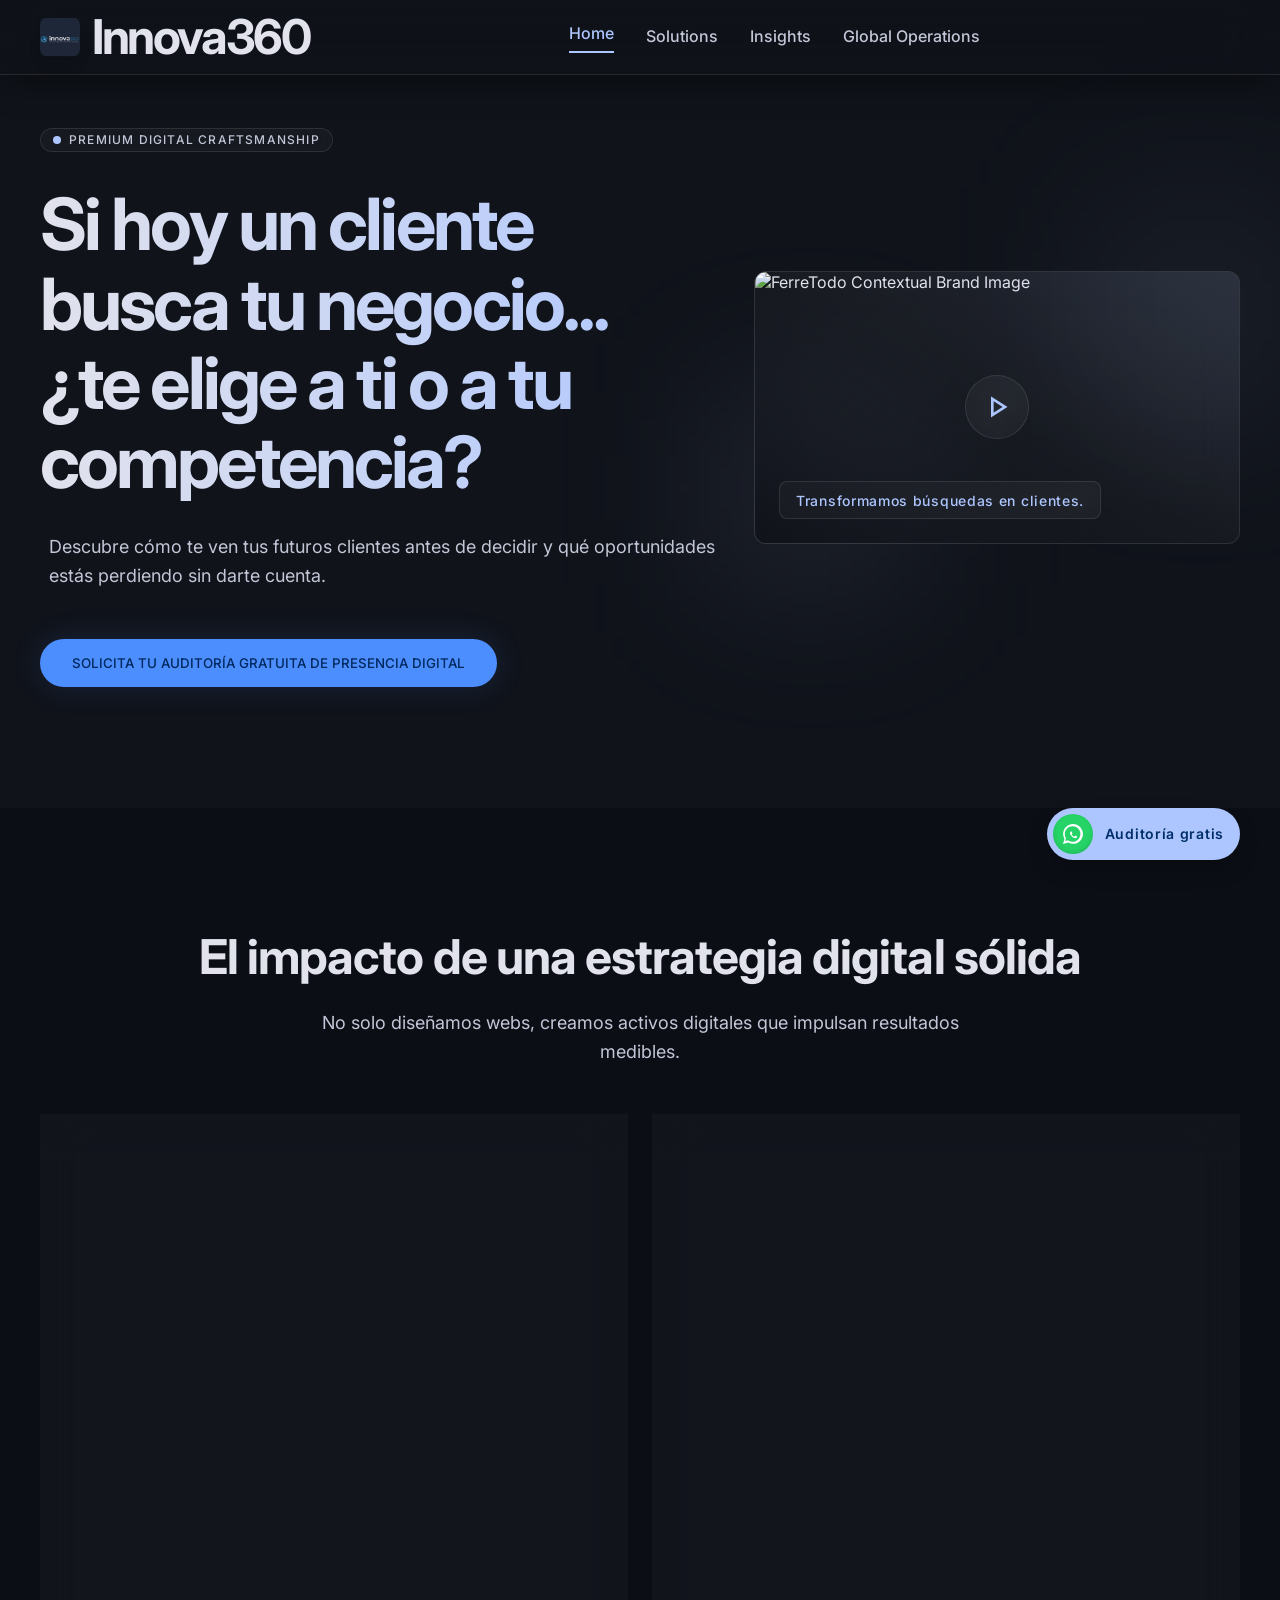
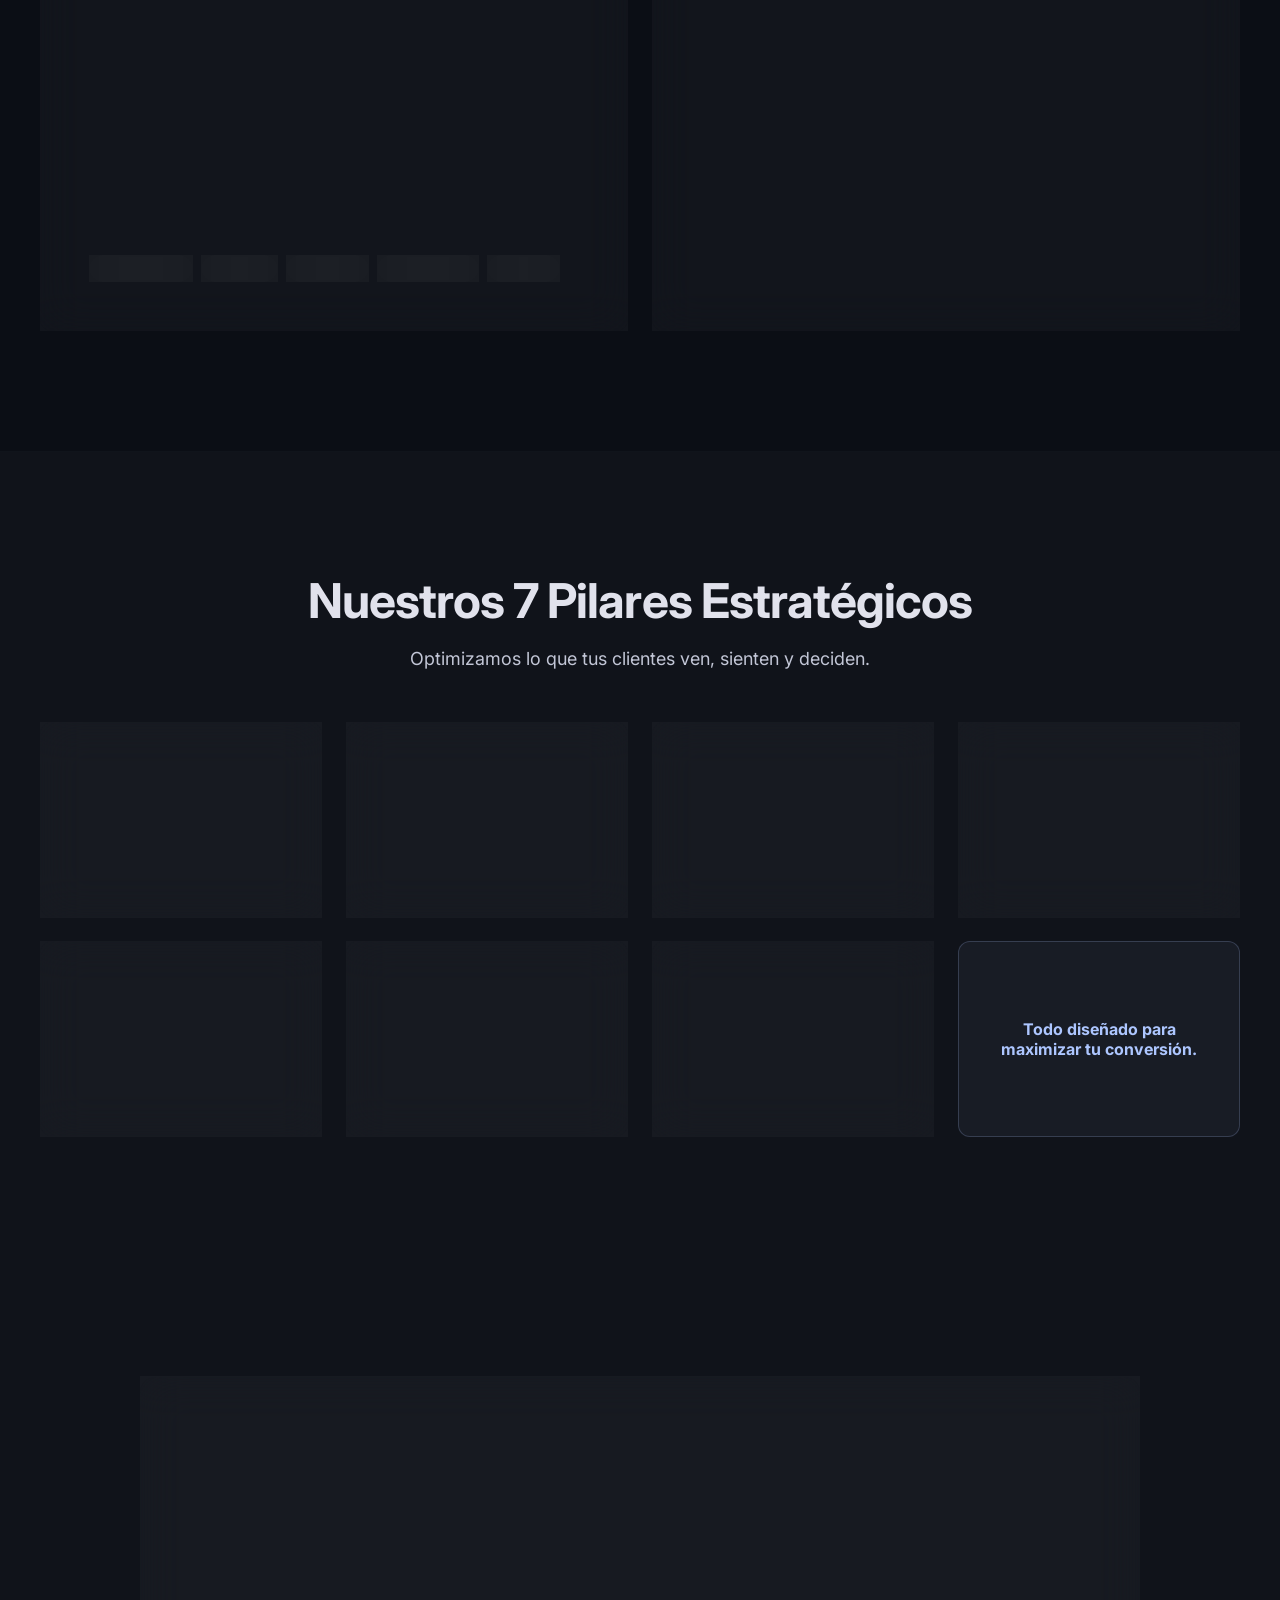
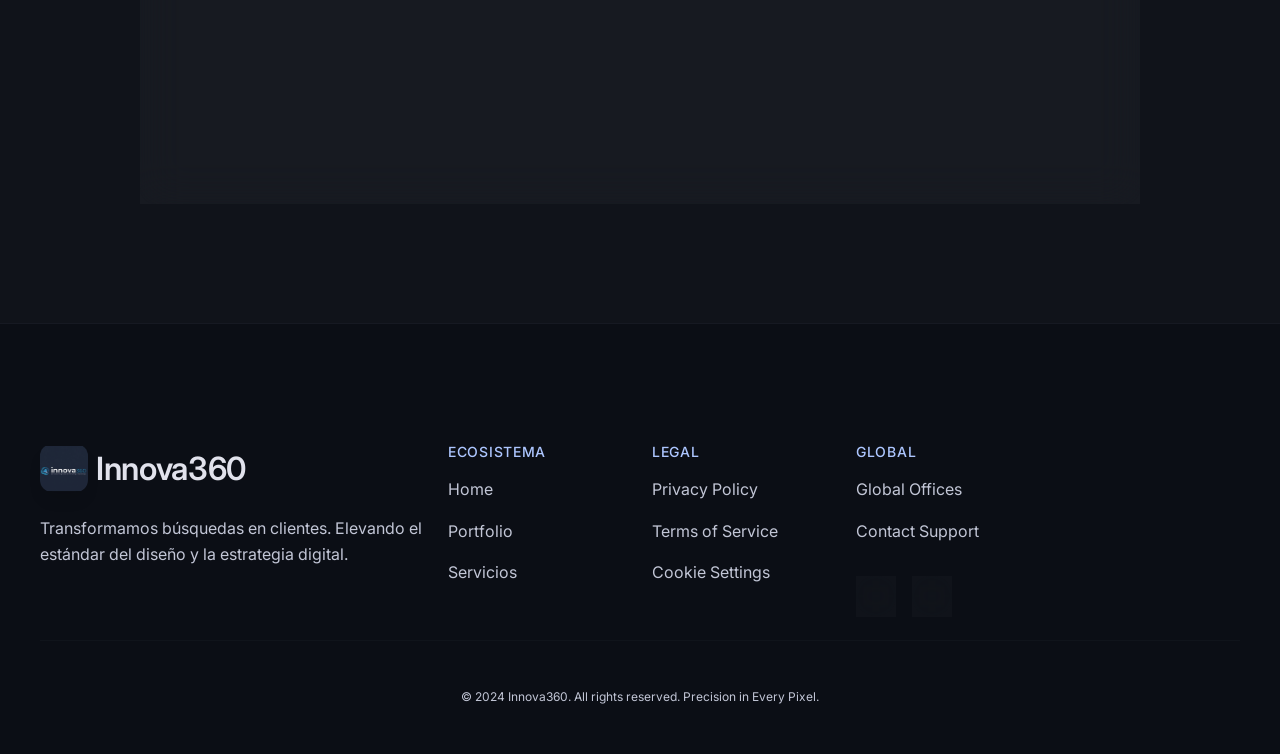
==== commit de1a2039: "Fix mobile WhatsApp floating button" ====
--- a/index.html
+++ b/index.html
@@ -300,11 +300,11 @@
 
 <!-- Floating WhatsApp Button -->
 <div class="floating-wa">
-    <a href="https://wa.me/3004613080" class="text-label-md animate-bounce" style="padding: 8px 16px; border-radius: var(--radius-xl); background-color: var(--color-primary); color: var(--color-on-primary); font-weight: 500; box-shadow: 0 10px 15px -3px rgba(0,0,0,0.1); border: 1px solid rgba(66,71,84,0.2); backdrop-filter: blur(12px);">
-        Quiero mi auditoría gratis
-    </a>
-    <a href="https://wa.me/3004613080" class="wa-icon group">
-        <svg style="width: 32px; height: 32px; fill: white" viewBox="0 0 24 24"><path d="M.057 24l1.687-6.163c-1.041-1.804-1.588-3.849-1.587-5.946.003-6.556 5.338-11.891 11.893-11.891 3.181.001 6.167 1.24 8.413 3.488 2.245 2.248 3.481 5.236 3.48 8.417-.003 6.557-5.338 11.892-11.893 11.892-1.997-.001-3.951-.5-5.688-1.448l-6.305 1.652zm6.599-3.835c1.406.836 3.107 1.28 4.847 1.281 5.177 0 9.389-4.213 9.391-9.389.001-2.507-.975-4.865-2.748-6.639-1.773-1.773-4.133-2.747-6.638-2.748-5.177 0-9.389 4.212-9.391 9.39.001 1.774.499 3.504 1.441 5.013l-.93 3.396 3.478-.912zm9.846-5.454c-.211-.106-1.248-.617-1.442-.687-.193-.07-.333-.106-.473.106-.14.212-.544.687-.667.828-.123.14-.246.158-.457.053-.211-.107-.89-.328-1.696-1.047-.626-.558-1.049-1.247-1.172-1.458-.123-.211-.013-.326.093-.431.094-.094.211-.247.317-.37.106-.124.14-.212.211-.353.07-.141.035-.265-.018-.37-.053-.106-.473-1.14-.648-1.563-.173-.413-.347-.357-.473-.363l-.404-.006c-.14 0-.368.053-.561.265-.193.212-.737.721-.737 1.758 0 1.037.755 2.039.86 2.18.106.141 1.484 2.266 3.596 3.175.502.217.893.346 1.198.443.505.161.964.138 1.326.084.405-.06 1.248-.51 1.423-1.004.175-.494.175-.917.123-1.005-.052-.088-.193-.14-.404-.247z"></path></svg>
+    <a href="https://wa.me/3004613080" class="wa-combined-btn animate-bounce" target="_blank">
+        <div class="wa-icon-inner">
+            <svg style="width: 20px; height: 20px; fill: white" viewBox="0 0 24 24"><path d="M.057 24l1.687-6.163c-1.041-1.804-1.588-3.849-1.587-5.946.003-6.556 5.338-11.891 11.893-11.891 3.181.001 6.167 1.24 8.413 3.488 2.245 2.248 3.481 5.236 3.48 8.417-.003 6.557-5.338 11.892-11.893 11.892-1.997-.001-3.951-.5-5.688-1.448l-6.305 1.652zm6.599-3.835c1.406.836 3.107 1.28 4.847 1.281 5.177 0 9.389-4.213 9.391-9.389.001-2.507-.975-4.865-2.748-6.639-1.773-1.773-4.133-2.747-6.638-2.748-5.177 0-9.389 4.212-9.391 9.39.001 1.774.499 3.504 1.441 5.013l-.93 3.396 3.478-.912zm9.846-5.454c-.211-.106-1.248-.617-1.442-.687-.193-.07-.333-.106-.473.106-.14.212-.544.687-.667.828-.123.14-.246.158-.457.053-.211-.107-.89-.328-1.696-1.047-.626-.558-1.049-1.247-1.172-1.458-.123-.211-.013-.326.093-.431.094-.094.211-.247.317-.37.106-.124.14-.212.211-.353.07-.141.035-.265-.018-.37-.053-.106-.473-1.14-.648-1.563-.173-.413-.347-.357-.473-.363l-.404-.006c-.14 0-.368.053-.561.265-.193.212-.737.721-.737 1.758 0 1.037.755 2.039.86 2.18.106.141 1.484 2.266 3.596 3.175.502.217.893.346 1.198.443.505.161.964.138 1.326.084.405-.06 1.248-.51 1.423-1.004.175-.494.175-.917.123-1.005-.052-.088-.193-.14-.404-.247z"></path></svg>
+        </div>
+        <span class="text-label-md" style="font-weight: 600; white-space: nowrap;">Auditoría gratis</span>
     </a>
 </div>
 
--- a/css/styles.css
+++ b/css/styles.css
@@ -576,19 +576,33 @@
   .floating-wa { bottom: 40px; right: 40px; }
 }
 
-.wa-icon {
-  width: 56px;
-  height: 56px;
+.wa-combined-btn {
+  display: flex;
+  align-items: center;
+  gap: 12px;
+  background-color: var(--color-primary);
+  color: var(--color-on-primary);
+  padding: 6px 16px 6px 6px;
+  border-radius: var(--radius-full);
+  box-shadow: 0 10px 25px -5px rgba(0, 0, 0, 0.3);
+  transition: transform 0.3s;
+  text-decoration: none;
+  max-width: calc(100vw - 48px);
+}
+.wa-combined-btn:hover {
+  transform: scale(1.05);
+}
+
+.wa-icon-inner {
+  width: 40px;
+  height: 40px;
   background-color: #25D366;
-  border-radius: var(--radius-full);
+  border-radius: 50%;
   display: flex;
   align-items: center;
   justify-content: center;
-  box-shadow: 0 10px 15px -3px rgba(0, 0, 0, 0.1);
-  transition: transform 0.3s;
-}
-.wa-icon:hover {
-  transform: scale(1.1);
+  flex-shrink: 0;
+  box-shadow: inset 0 -2px 4px rgba(0,0,0,0.1);
 }
 
 /* Footer */
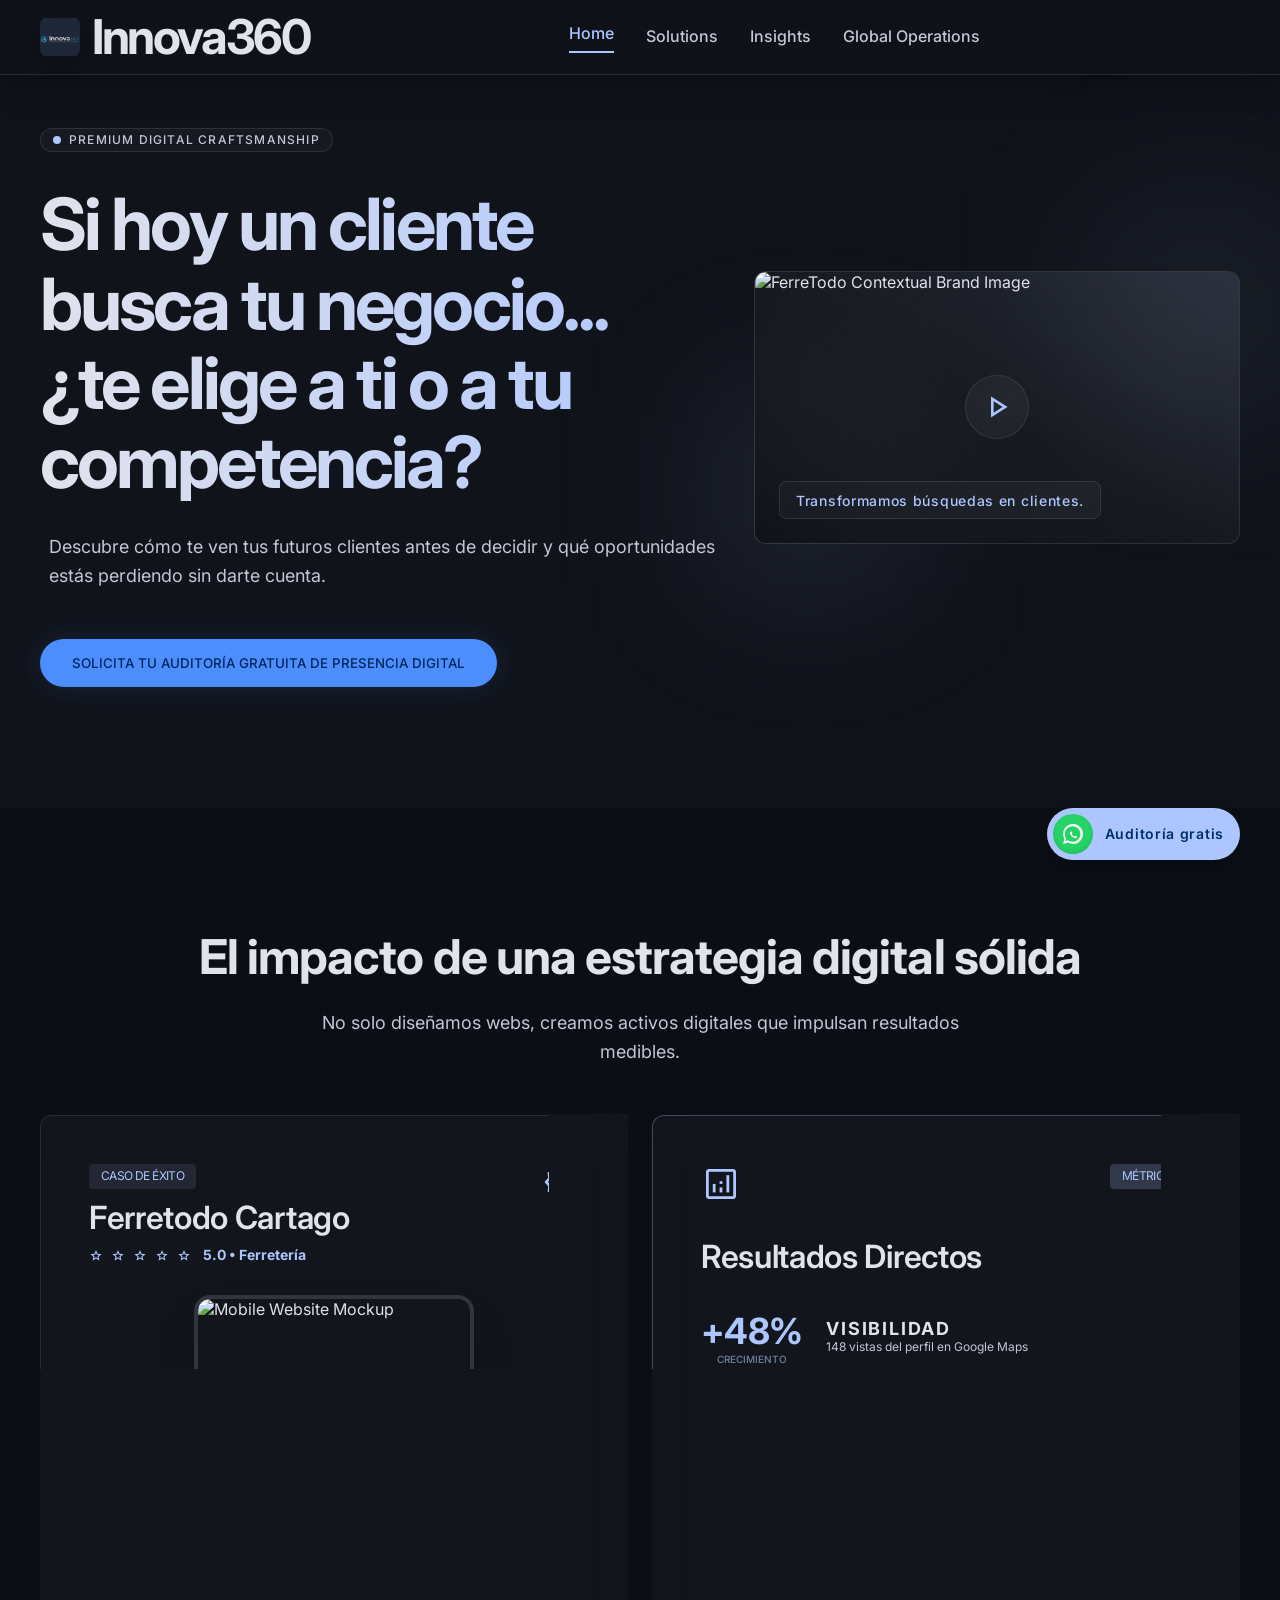
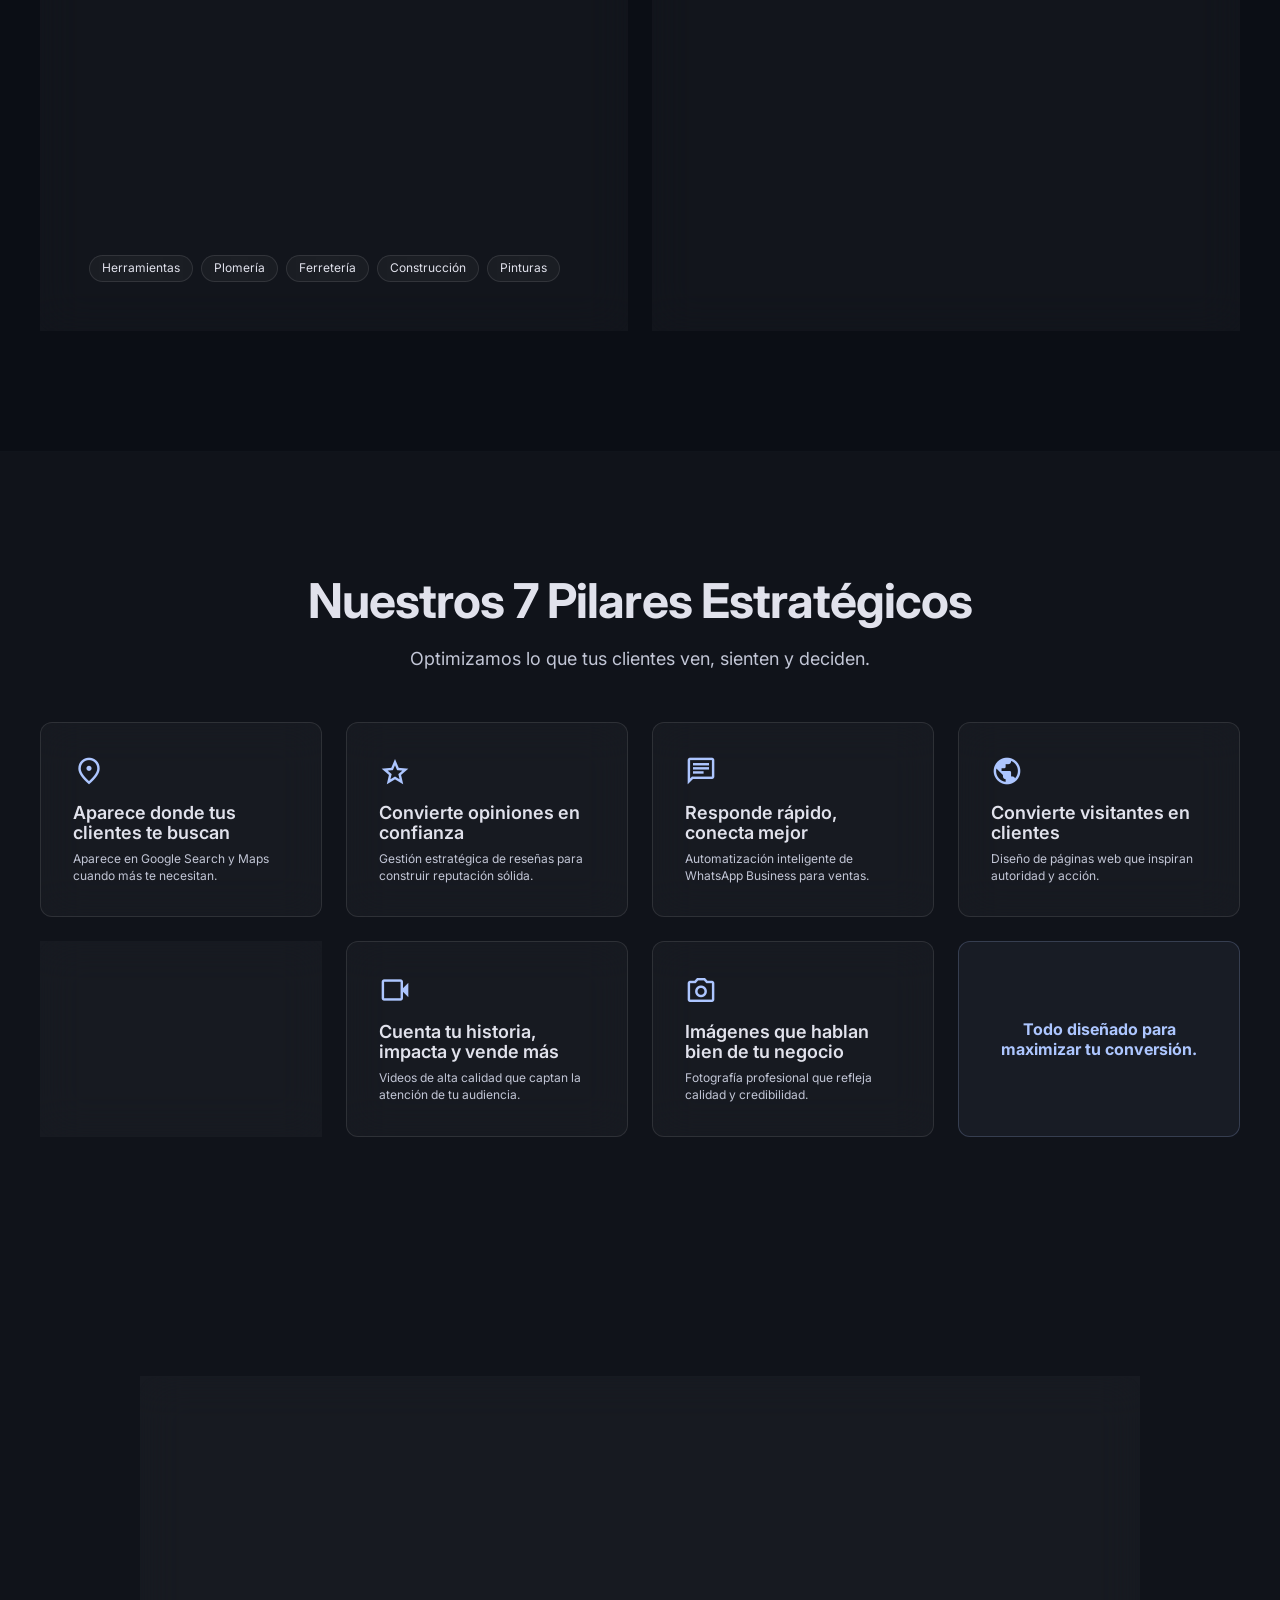
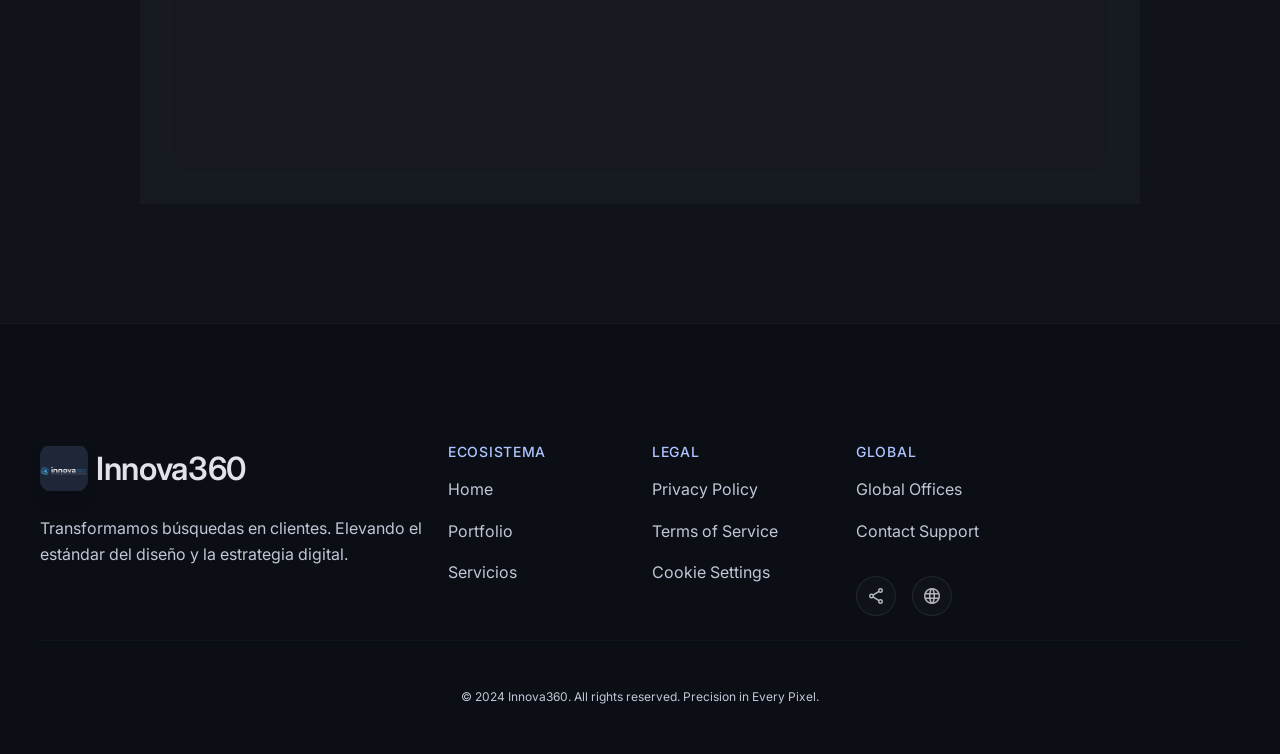
==== commit db462718: "Center WA floating button and update WA number" ====
--- a/index.html
+++ b/index.html
@@ -300,7 +300,7 @@
 
 <!-- Floating WhatsApp Button -->
 <div class="floating-wa">
-    <a href="https://wa.me/3004613080" class="wa-combined-btn animate-bounce" target="_blank">
+    <a href="https://api.whatsapp.com/send?phone=36697484787&text=Hola%20he%20visto%20la%20web%20de%20innova%20360%20y%20deseo%20recibir%20mi%20auditoria%20gratis" class="wa-combined-btn animate-bounce" target="_blank" rel="noopener noreferrer">
         <div class="wa-icon-inner">
             <svg style="width: 20px; height: 20px; fill: white" viewBox="0 0 24 24"><path d="M.057 24l1.687-6.163c-1.041-1.804-1.588-3.849-1.587-5.946.003-6.556 5.338-11.891 11.893-11.891 3.181.001 6.167 1.24 8.413 3.488 2.245 2.248 3.481 5.236 3.48 8.417-.003 6.557-5.338 11.892-11.893 11.892-1.997-.001-3.951-.5-5.688-1.448l-6.305 1.652zm6.599-3.835c1.406.836 3.107 1.28 4.847 1.281 5.177 0 9.389-4.213 9.391-9.389.001-2.507-.975-4.865-2.748-6.639-1.773-1.773-4.133-2.747-6.638-2.748-5.177 0-9.389 4.212-9.391 9.39.001 1.774.499 3.504 1.441 5.013l-.93 3.396 3.478-.912zm9.846-5.454c-.211-.106-1.248-.617-1.442-.687-.193-.07-.333-.106-.473.106-.14.212-.544.687-.667.828-.123.14-.246.158-.457.053-.211-.107-.89-.328-1.696-1.047-.626-.558-1.049-1.247-1.172-1.458-.123-.211-.013-.326.093-.431.094-.094.211-.247.317-.37.106-.124.14-.212.211-.353.07-.141.035-.265-.018-.37-.053-.106-.473-1.14-.648-1.563-.173-.413-.347-.357-.473-.363l-.404-.006c-.14 0-.368.053-.561.265-.193.212-.737.721-.737 1.758 0 1.037.755 2.039.86 2.18.106.141 1.484 2.266 3.596 3.175.502.217.893.346 1.198.443.505.161.964.138 1.326.084.405-.06 1.248-.51 1.423-1.004.175-.494.175-.917.123-1.005-.052-.088-.193-.14-.404-.247z"></path></svg>
         </div>
--- a/css/styles.css
+++ b/css/styles.css
@@ -566,14 +566,15 @@
 .floating-wa {
   position: fixed;
   bottom: 24px;
-  right: 24px;
+  left: 50%;
+  transform: translateX(-50%);
   z-index: 90;
   display: flex;
   align-items: center;
   gap: 12px;
 }
 @media (min-width: 768px) {
-  .floating-wa { bottom: 40px; right: 40px; }
+  .floating-wa { bottom: 40px; right: 40px; left: auto; transform: none; }
 }
 
 .wa-combined-btn {
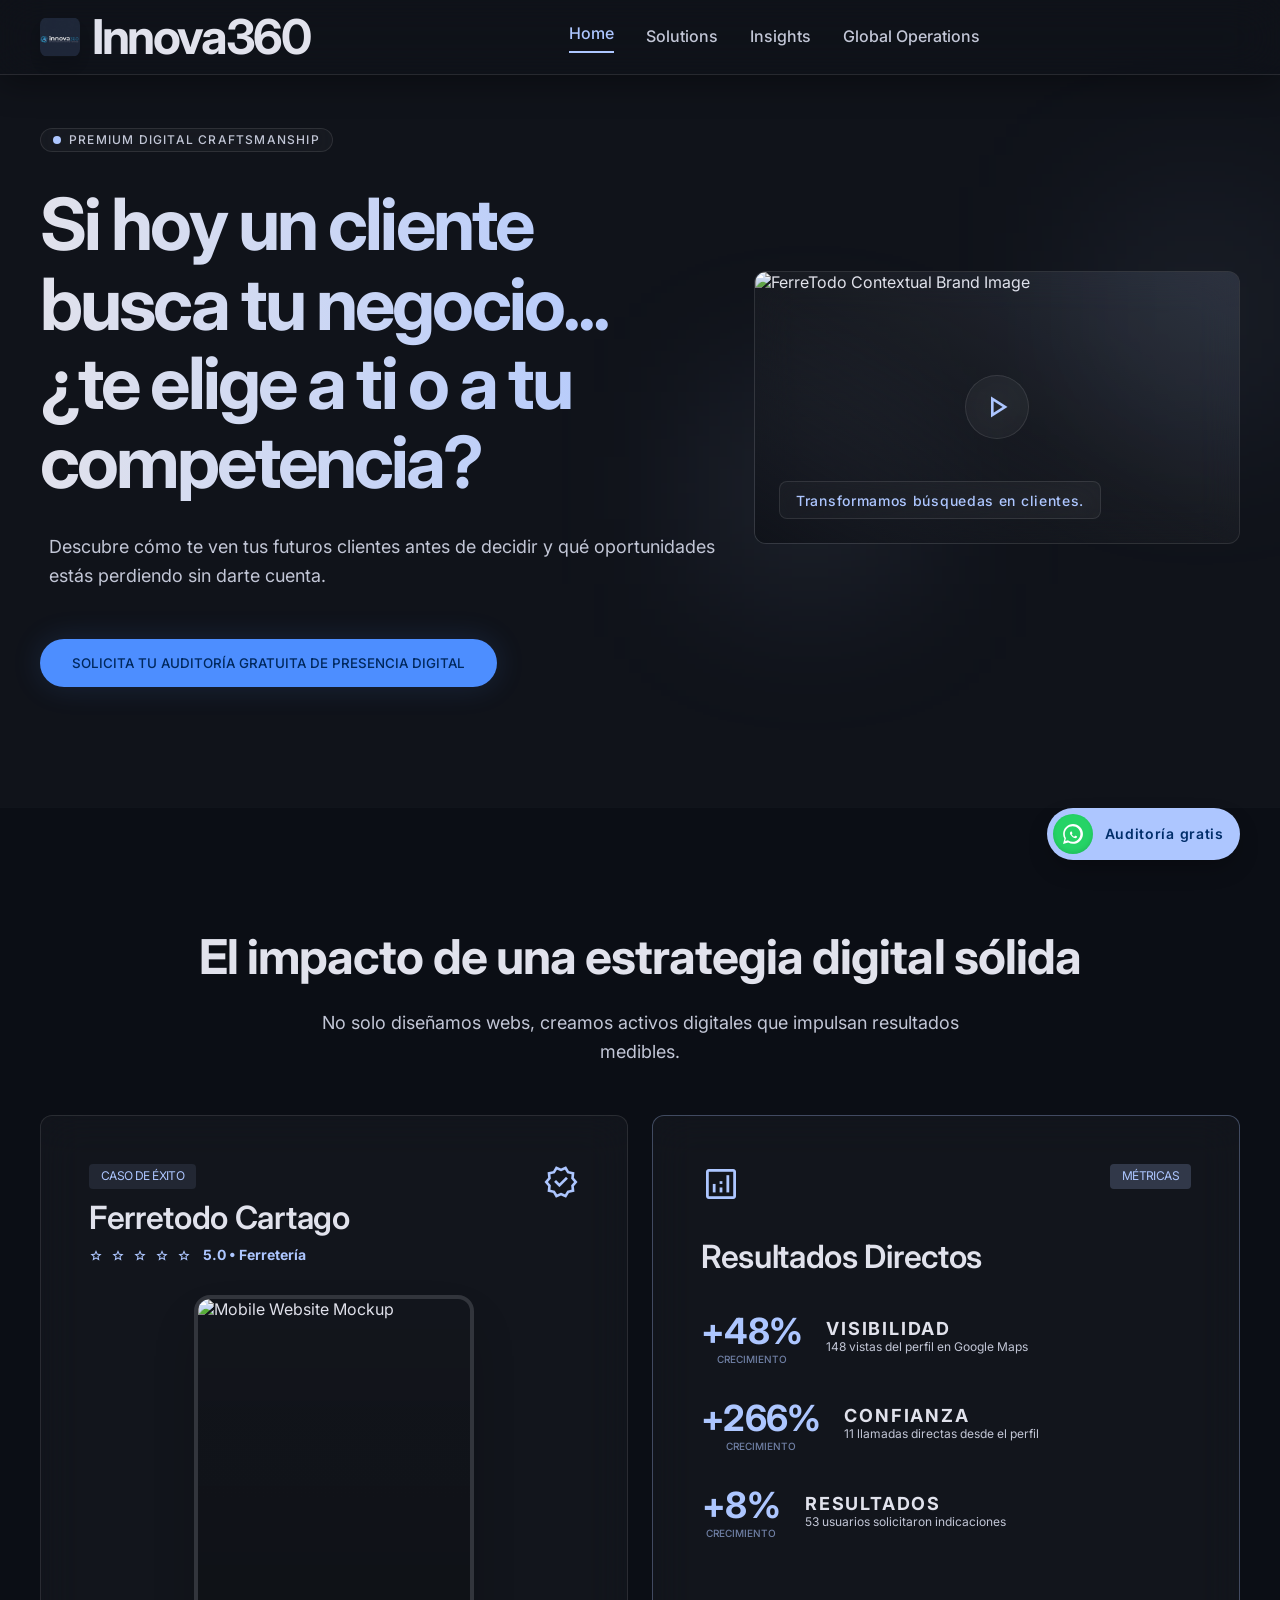
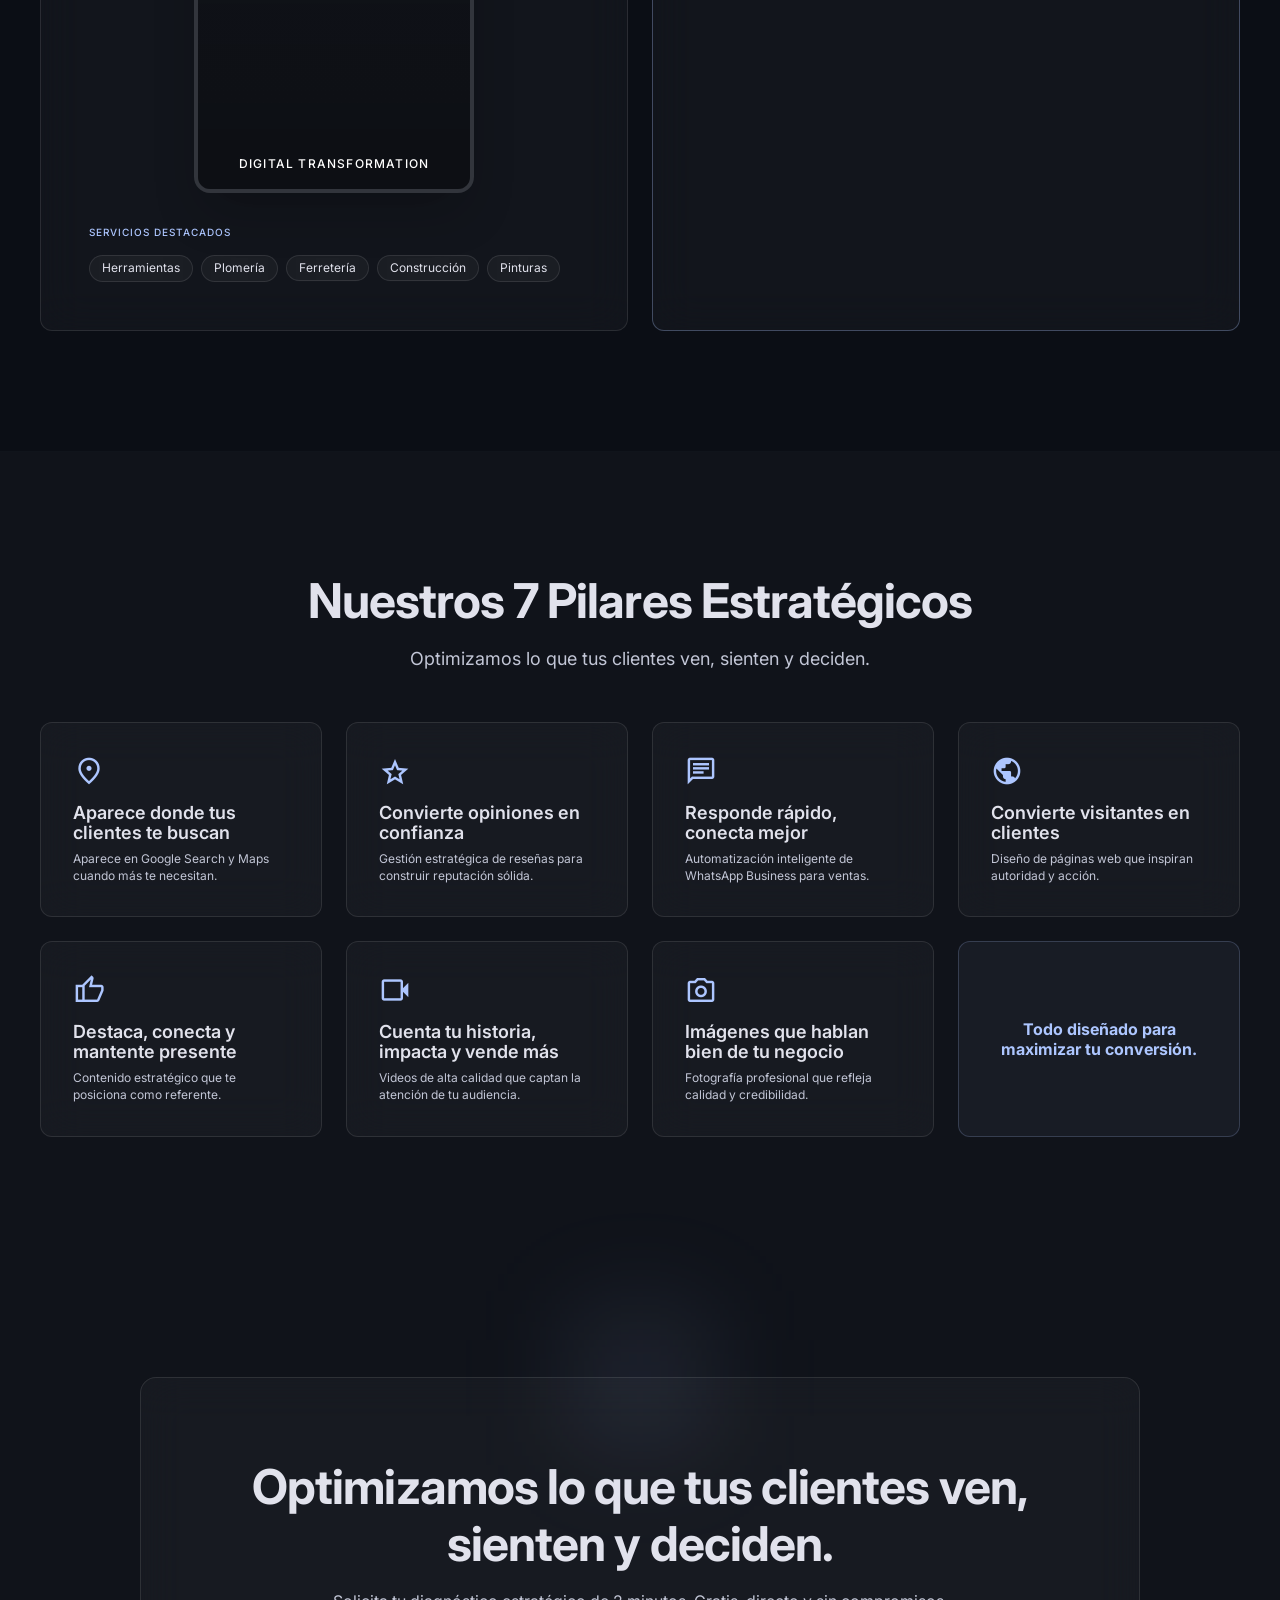
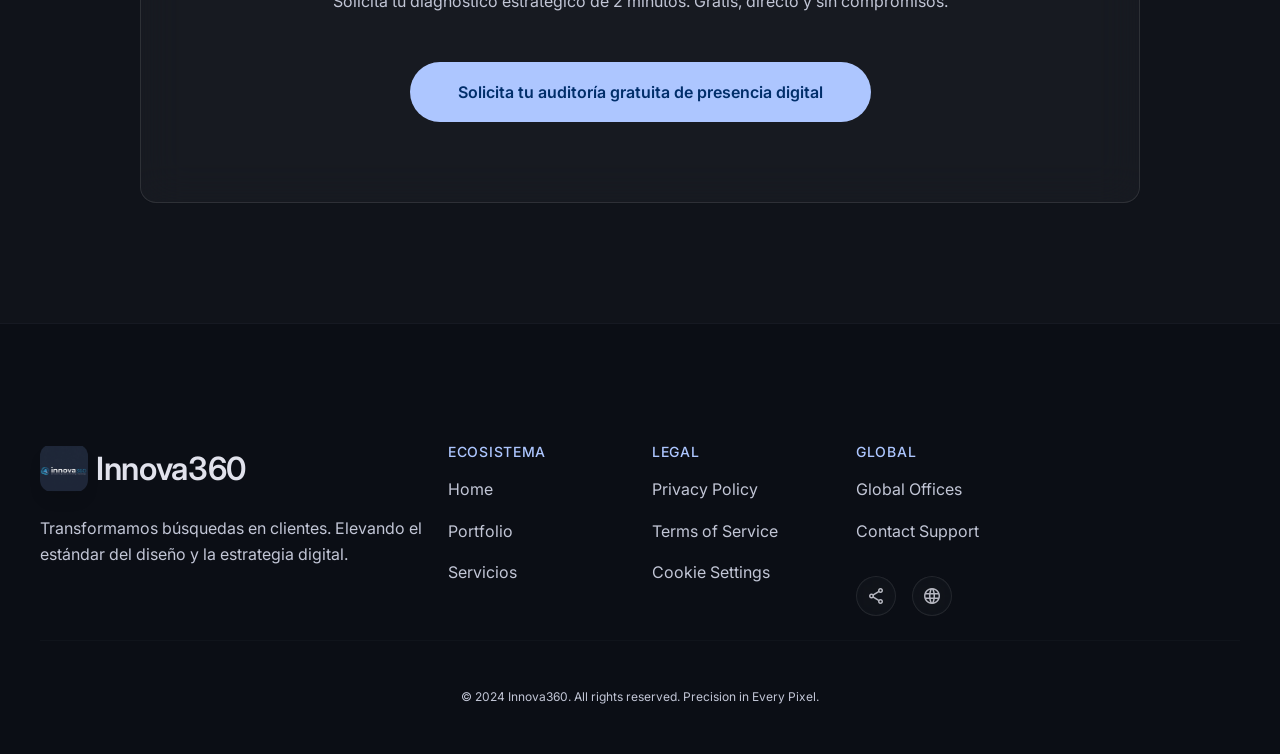
==== commit e4f26e3f: "Fix mobile tab issues with WA button and bust cache" ====
--- a/index.html
+++ b/index.html
@@ -6,7 +6,7 @@
     <title>Innova360 | Auditoría de Presencia Digital</title>
     <link href="https://fonts.googleapis.com/css2?family=Inter:wght@300;400;500;600;700;800&display=swap" rel="stylesheet">
     <link href="https://fonts.googleapis.com/css2?family=Material+Symbols+Outlined:wght,FILL@100..700,0..1&display=swap" rel="stylesheet">
-    <link rel="stylesheet" href="./css/styles.css">
+    <link rel="stylesheet" href="./css/styles.css?v=2">
 </head>
 <body>
 
@@ -300,7 +300,7 @@
 
 <!-- Floating WhatsApp Button -->
 <div class="floating-wa">
-    <a href="https://api.whatsapp.com/send?phone=36697484787&text=Hola%20he%20visto%20la%20web%20de%20innova%20360%20y%20deseo%20recibir%20mi%20auditoria%20gratis" class="wa-combined-btn animate-bounce" target="_blank" rel="noopener noreferrer">
+    <a href="https://api.whatsapp.com/send?phone=36697484787&text=Hola%20he%20visto%20la%20web%20de%20innova%20360%20y%20deseo%20recibir%20mi%20auditoria%20gratis" class="wa-combined-btn animate-bounce">
         <div class="wa-icon-inner">
             <svg style="width: 20px; height: 20px; fill: white" viewBox="0 0 24 24"><path d="M.057 24l1.687-6.163c-1.041-1.804-1.588-3.849-1.587-5.946.003-6.556 5.338-11.891 11.893-11.891 3.181.001 6.167 1.24 8.413 3.488 2.245 2.248 3.481 5.236 3.48 8.417-.003 6.557-5.338 11.892-11.893 11.892-1.997-.001-3.951-.5-5.688-1.448l-6.305 1.652zm6.599-3.835c1.406.836 3.107 1.28 4.847 1.281 5.177 0 9.389-4.213 9.391-9.389.001-2.507-.975-4.865-2.748-6.639-1.773-1.773-4.133-2.747-6.638-2.748-5.177 0-9.389 4.212-9.391 9.39.001 1.774.499 3.504 1.441 5.013l-.93 3.396 3.478-.912zm9.846-5.454c-.211-.106-1.248-.617-1.442-.687-.193-.07-.333-.106-.473.106-.14.212-.544.687-.667.828-.123.14-.246.158-.457.053-.211-.107-.89-.328-1.696-1.047-.626-.558-1.049-1.247-1.172-1.458-.123-.211-.013-.326.093-.431.094-.094.211-.247.317-.37.106-.124.14-.212.211-.353.07-.141.035-.265-.018-.37-.053-.106-.473-1.14-.648-1.563-.173-.413-.347-.357-.473-.363l-.404-.006c-.14 0-.368.053-.561.265-.193.212-.737.721-.737 1.758 0 1.037.755 2.039.86 2.18.106.141 1.484 2.266 3.596 3.175.502.217.893.346 1.198.443.505.161.964.138 1.326.084.405-.06 1.248-.51 1.423-1.004.175-.494.175-.917.123-1.005-.052-.088-.193-.14-.404-.247z"></path></svg>
         </div>
@@ -356,6 +356,6 @@
     </div>
 </footer>
 
-<script src="./js/main.js"></script>
+<script src="./js/main.js?v=2"></script>
 </body>
 </html>
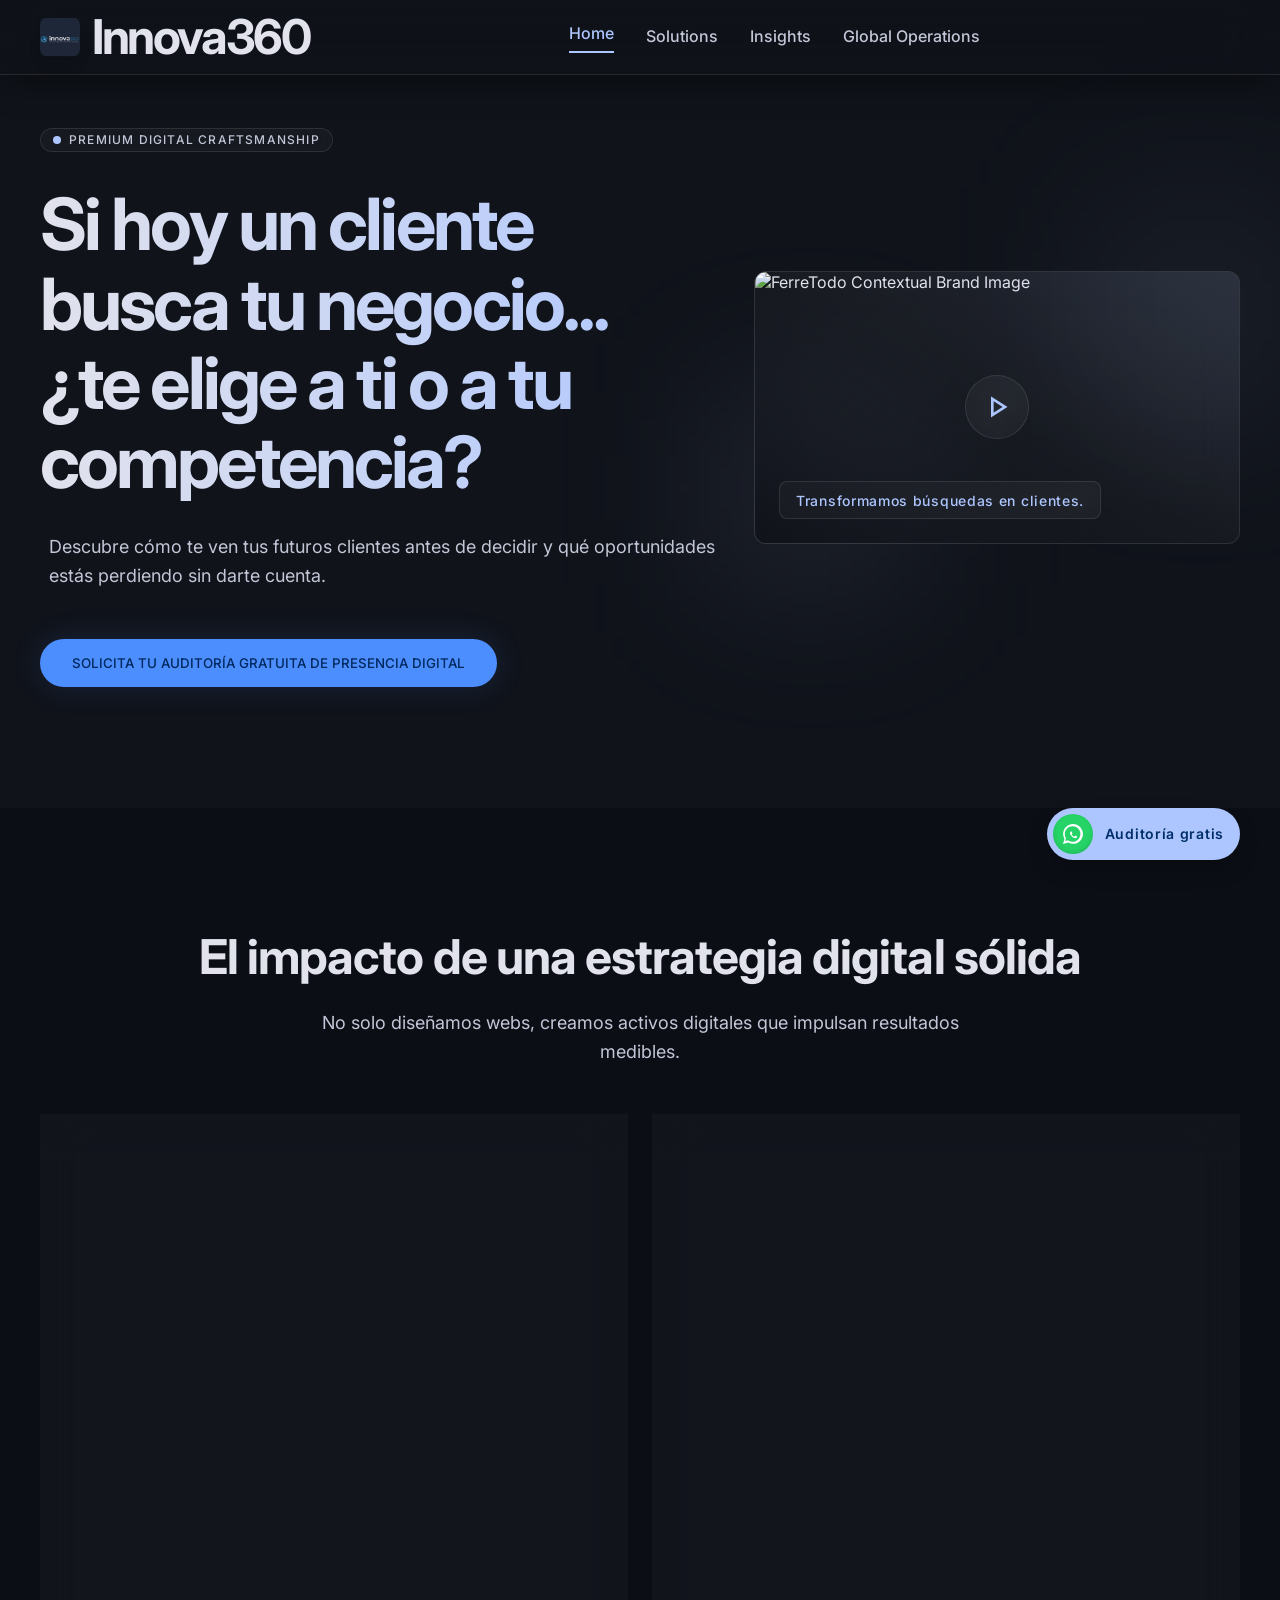
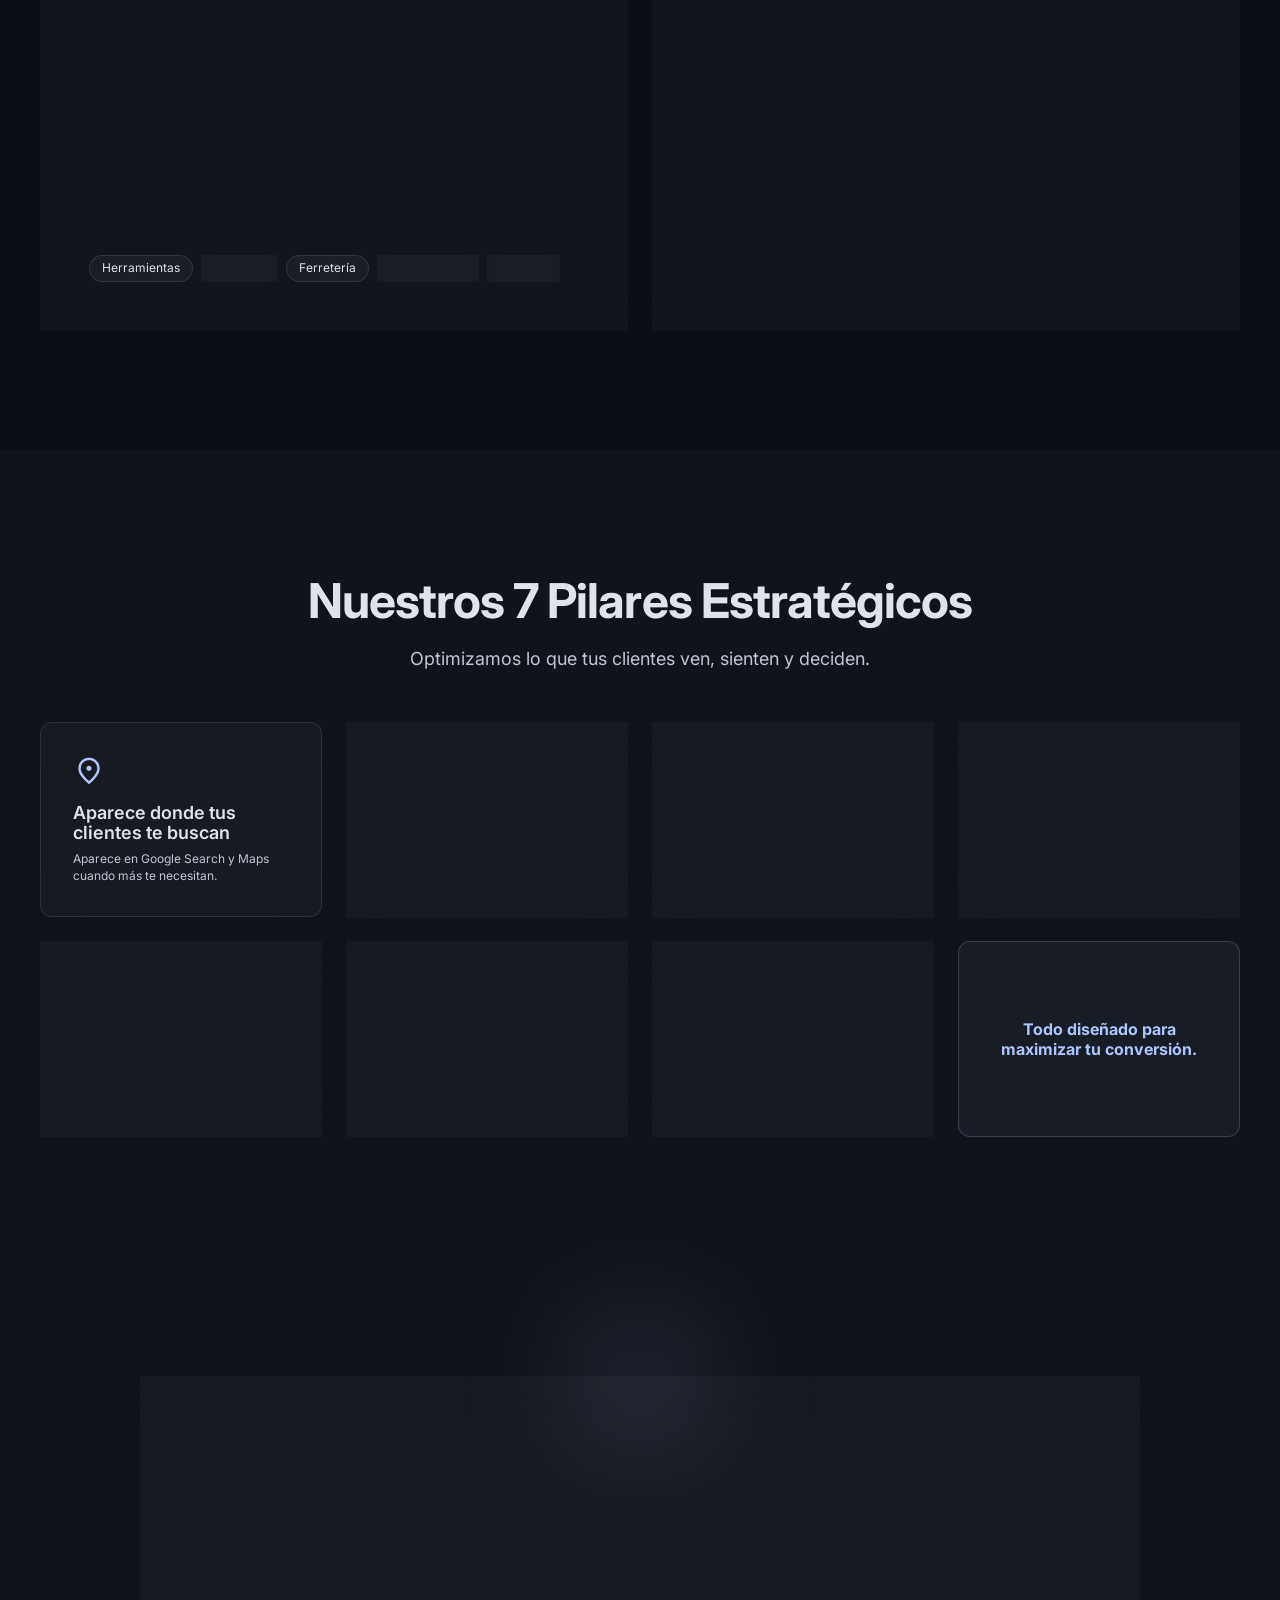
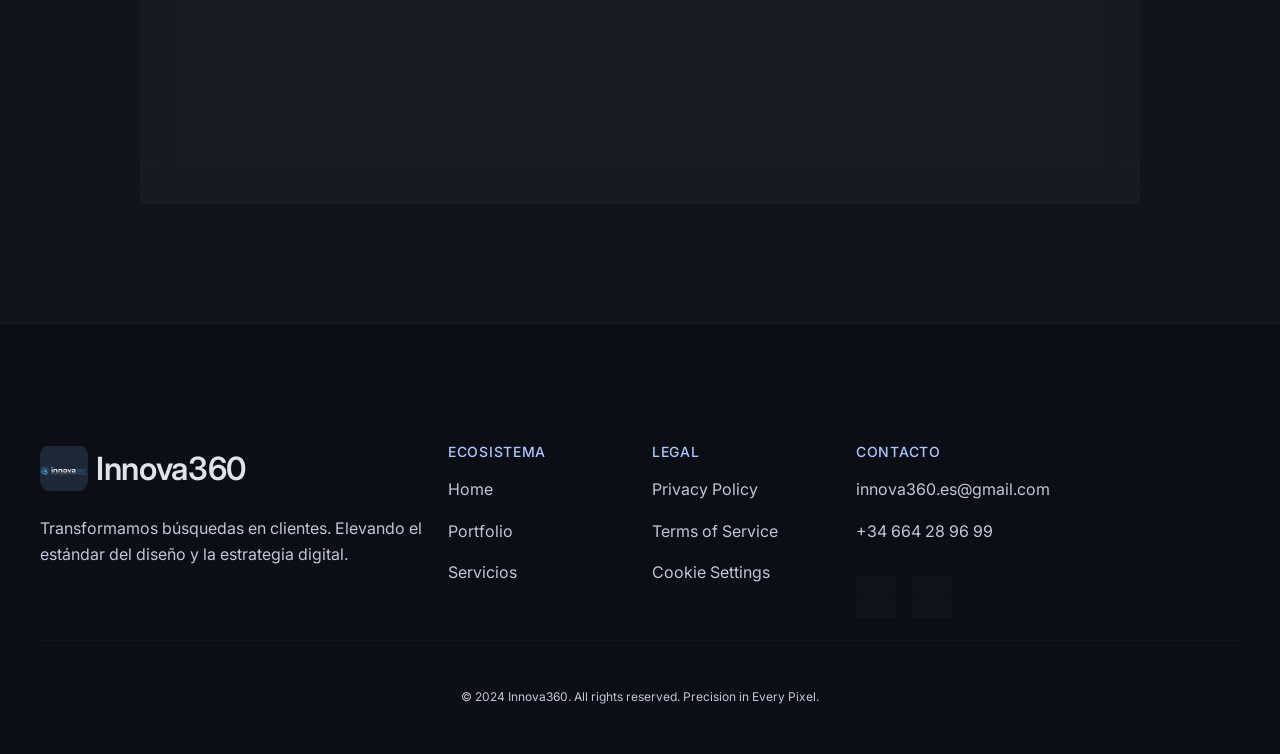
==== commit 06030cf2: "Update whatsapp number and footer contact info" ====
--- a/index.html
+++ b/index.html
@@ -6,7 +6,7 @@
     <title>Innova360 | Auditoría de Presencia Digital</title>
     <link href="https://fonts.googleapis.com/css2?family=Inter:wght@300;400;500;600;700;800&display=swap" rel="stylesheet">
     <link href="https://fonts.googleapis.com/css2?family=Material+Symbols+Outlined:wght,FILL@100..700,0..1&display=swap" rel="stylesheet">
-    <link rel="stylesheet" href="./css/styles.css?v=2">
+    <link rel="stylesheet" href="./css/styles.css?v=4">
 </head>
 <body>
 
@@ -300,7 +300,7 @@
 
 <!-- Floating WhatsApp Button -->
 <div class="floating-wa">
-    <a href="https://api.whatsapp.com/send?phone=36697484787&text=Hola%20he%20visto%20la%20web%20de%20innova%20360%20y%20deseo%20recibir%20mi%20auditoria%20gratis" class="wa-combined-btn animate-bounce">
+    <a href="https://api.whatsapp.com/send?phone=34664289699&text=Hola%20he%20visto%20la%20web%20de%20innova%20360%20y%20deseo%20recibir%20mi%20auditoria%20gratis" class="wa-combined-btn animate-bounce" id="floating-wa-btn" onclick="event.preventDefault(); window.location.href=this.href;">
         <div class="wa-icon-inner">
             <svg style="width: 20px; height: 20px; fill: white" viewBox="0 0 24 24"><path d="M.057 24l1.687-6.163c-1.041-1.804-1.588-3.849-1.587-5.946.003-6.556 5.338-11.891 11.893-11.891 3.181.001 6.167 1.24 8.413 3.488 2.245 2.248 3.481 5.236 3.48 8.417-.003 6.557-5.338 11.892-11.893 11.892-1.997-.001-3.951-.5-5.688-1.448l-6.305 1.652zm6.599-3.835c1.406.836 3.107 1.28 4.847 1.281 5.177 0 9.389-4.213 9.391-9.389.001-2.507-.975-4.865-2.748-6.639-1.773-1.773-4.133-2.747-6.638-2.748-5.177 0-9.389 4.212-9.391 9.39.001 1.774.499 3.504 1.441 5.013l-.93 3.396 3.478-.912zm9.846-5.454c-.211-.106-1.248-.617-1.442-.687-.193-.07-.333-.106-.473.106-.14.212-.544.687-.667.828-.123.14-.246.158-.457.053-.211-.107-.89-.328-1.696-1.047-.626-.558-1.049-1.247-1.172-1.458-.123-.211-.013-.326.093-.431.094-.094.211-.247.317-.37.106-.124.14-.212.211-.353.07-.141.035-.265-.018-.37-.053-.106-.473-1.14-.648-1.563-.173-.413-.347-.357-.473-.363l-.404-.006c-.14 0-.368.053-.561.265-.193.212-.737.721-.737 1.758 0 1.037.755 2.039.86 2.18.106.141 1.484 2.266 3.596 3.175.502.217.893.346 1.198.443.505.161.964.138 1.326.084.405-.06 1.248-.51 1.423-1.004.175-.494.175-.917.123-1.005-.052-.088-.193-.14-.404-.247z"></path></svg>
         </div>
@@ -336,9 +336,9 @@
         </div>
         
         <div class="footer-col-global">
-            <h4 class="text-label-md text-primary text-uppercase">Global</h4>
-            <a href="#" class="text-on-surface-variant text-body-md" onmouseover="this.style.color='var(--color-primary)'" onmouseout="this.style.color='var(--color-on-surface-variant)'">Global Offices</a>
-            <a href="#" class="text-on-surface-variant text-body-md" onmouseover="this.style.color='var(--color-primary)'" onmouseout="this.style.color='var(--color-on-surface-variant)'">Contact Support</a>
+            <h4 class="text-label-md text-primary text-uppercase">Contacto</h4>
+            <a href="mailto:innova360.es@gmail.com" class="text-on-surface-variant text-body-md" onmouseover="this.style.color='var(--color-primary)'" onmouseout="this.style.color='var(--color-on-surface-variant)'">innova360.es@gmail.com</a>
+            <a href="https://api.whatsapp.com/send?phone=34664289699" class="text-on-surface-variant text-body-md" onmouseover="this.style.color='var(--color-primary)'" onmouseout="this.style.color='var(--color-on-surface-variant)'">+34 664 28 96 99</a>
             
             <div class="flex gap-4" style="margin-top: 16px">
                 <div class="glass" style="width: 40px; height: 40px; border-radius: 50%; display: flex; align-items: center; justify-content: center; opacity: 0.8; cursor: pointer; transition: opacity 0.3s" onmouseover="this.style.opacity='1'" onmouseout="this.style.opacity='0.8'">
@@ -356,6 +356,6 @@
     </div>
 </footer>
 
-<script src="./js/main.js?v=2"></script>
+<script src="./js/main.js?v=4"></script>
 </body>
 </html>
--- a/css/styles.css
+++ b/css/styles.css
@@ -210,16 +210,14 @@
 }
 
 .animate-bounce {
-  animation: bounce 1s infinite;
-}
-@keyframes bounce {
+  animation: glow-pulse 2s ease-in-out infinite;
+}
+@keyframes glow-pulse {
   0%, 100% {
-    transform: translateY(-25%);
-    animation-timing-function: cubic-bezier(0.8, 0, 1, 1);
+    box-shadow: 0 4px 15px rgba(173, 198, 255, 0.3);
   }
   50% {
-    transform: none;
-    animation-timing-function: cubic-bezier(0, 0, 0.2, 1);
+    box-shadow: 0 4px 30px rgba(173, 198, 255, 0.6), 0 0 60px rgba(77, 142, 255, 0.2);
   }
 }
 
@@ -572,6 +570,8 @@
   display: flex;
   align-items: center;
   gap: 12px;
+  opacity: 1 !important;
+  visibility: visible !important;
 }
 @media (min-width: 768px) {
   .floating-wa { bottom: 40px; right: 40px; left: auto; transform: none; }
